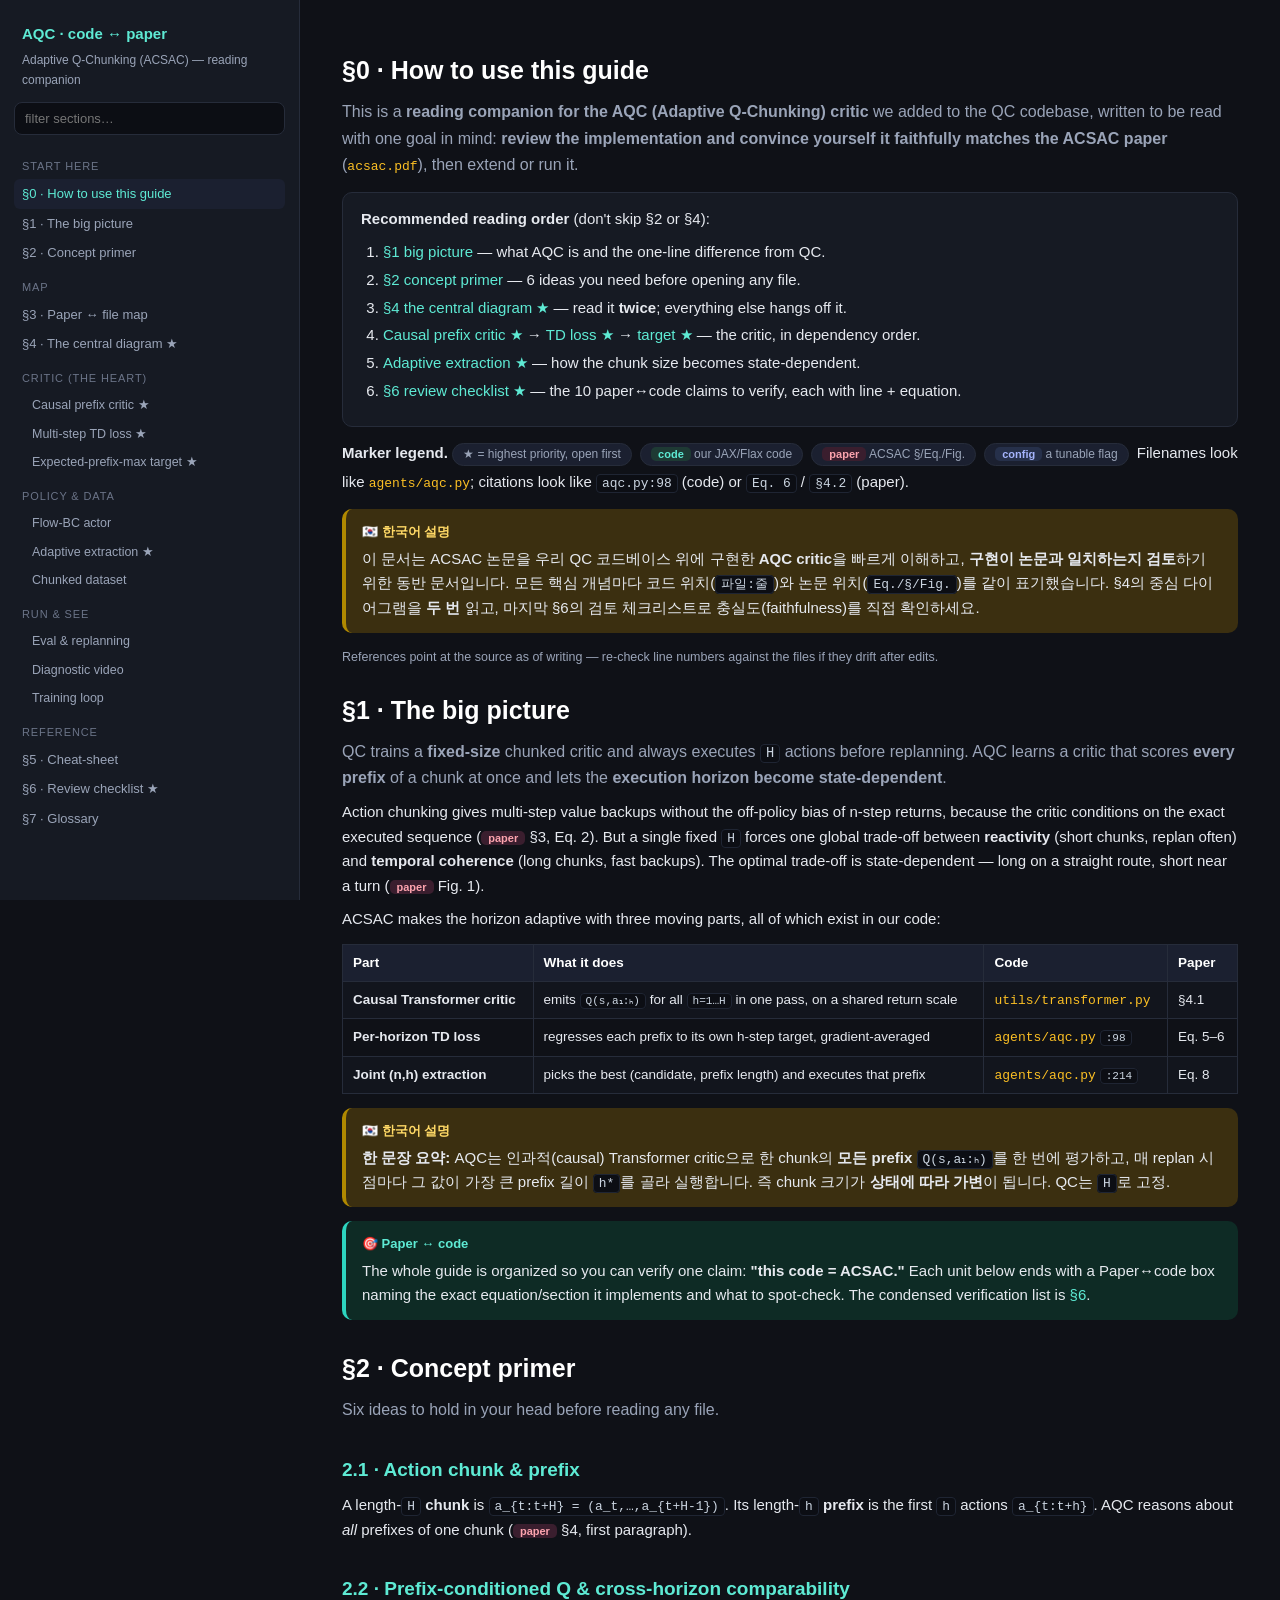
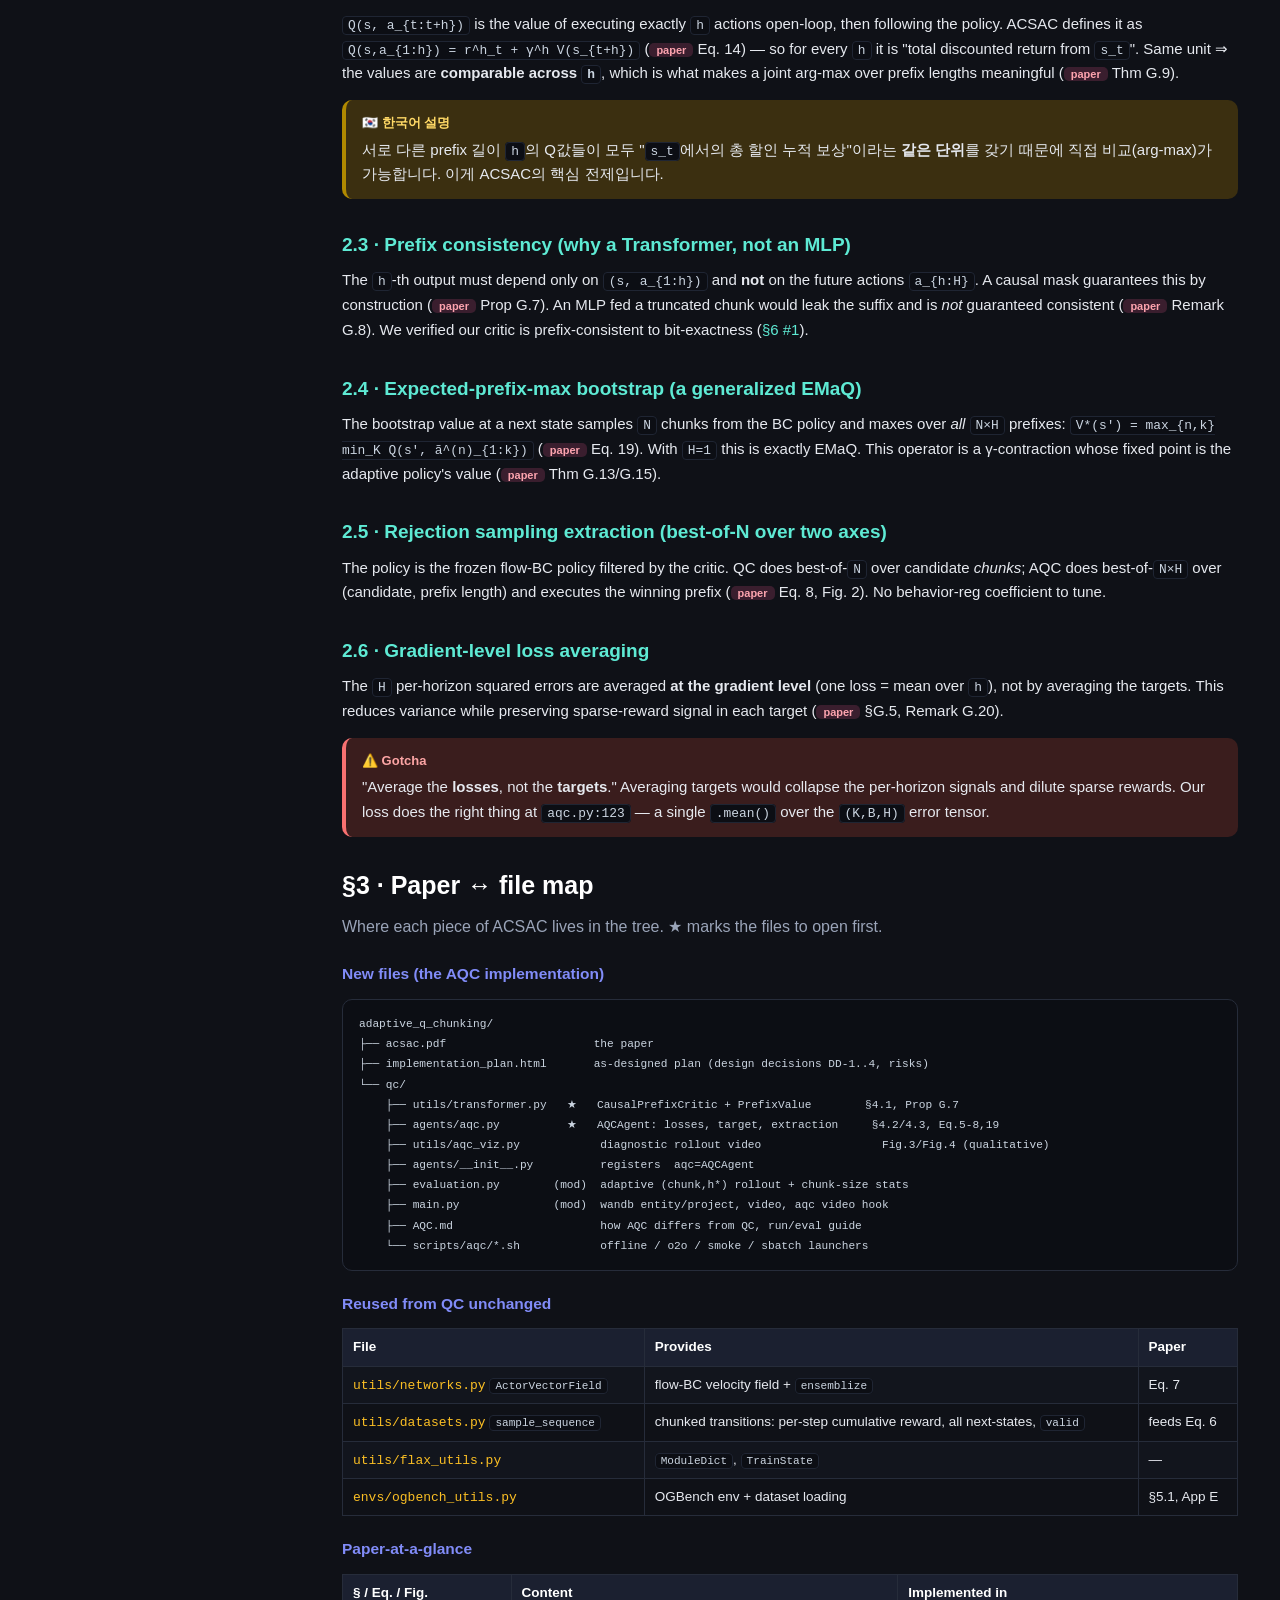
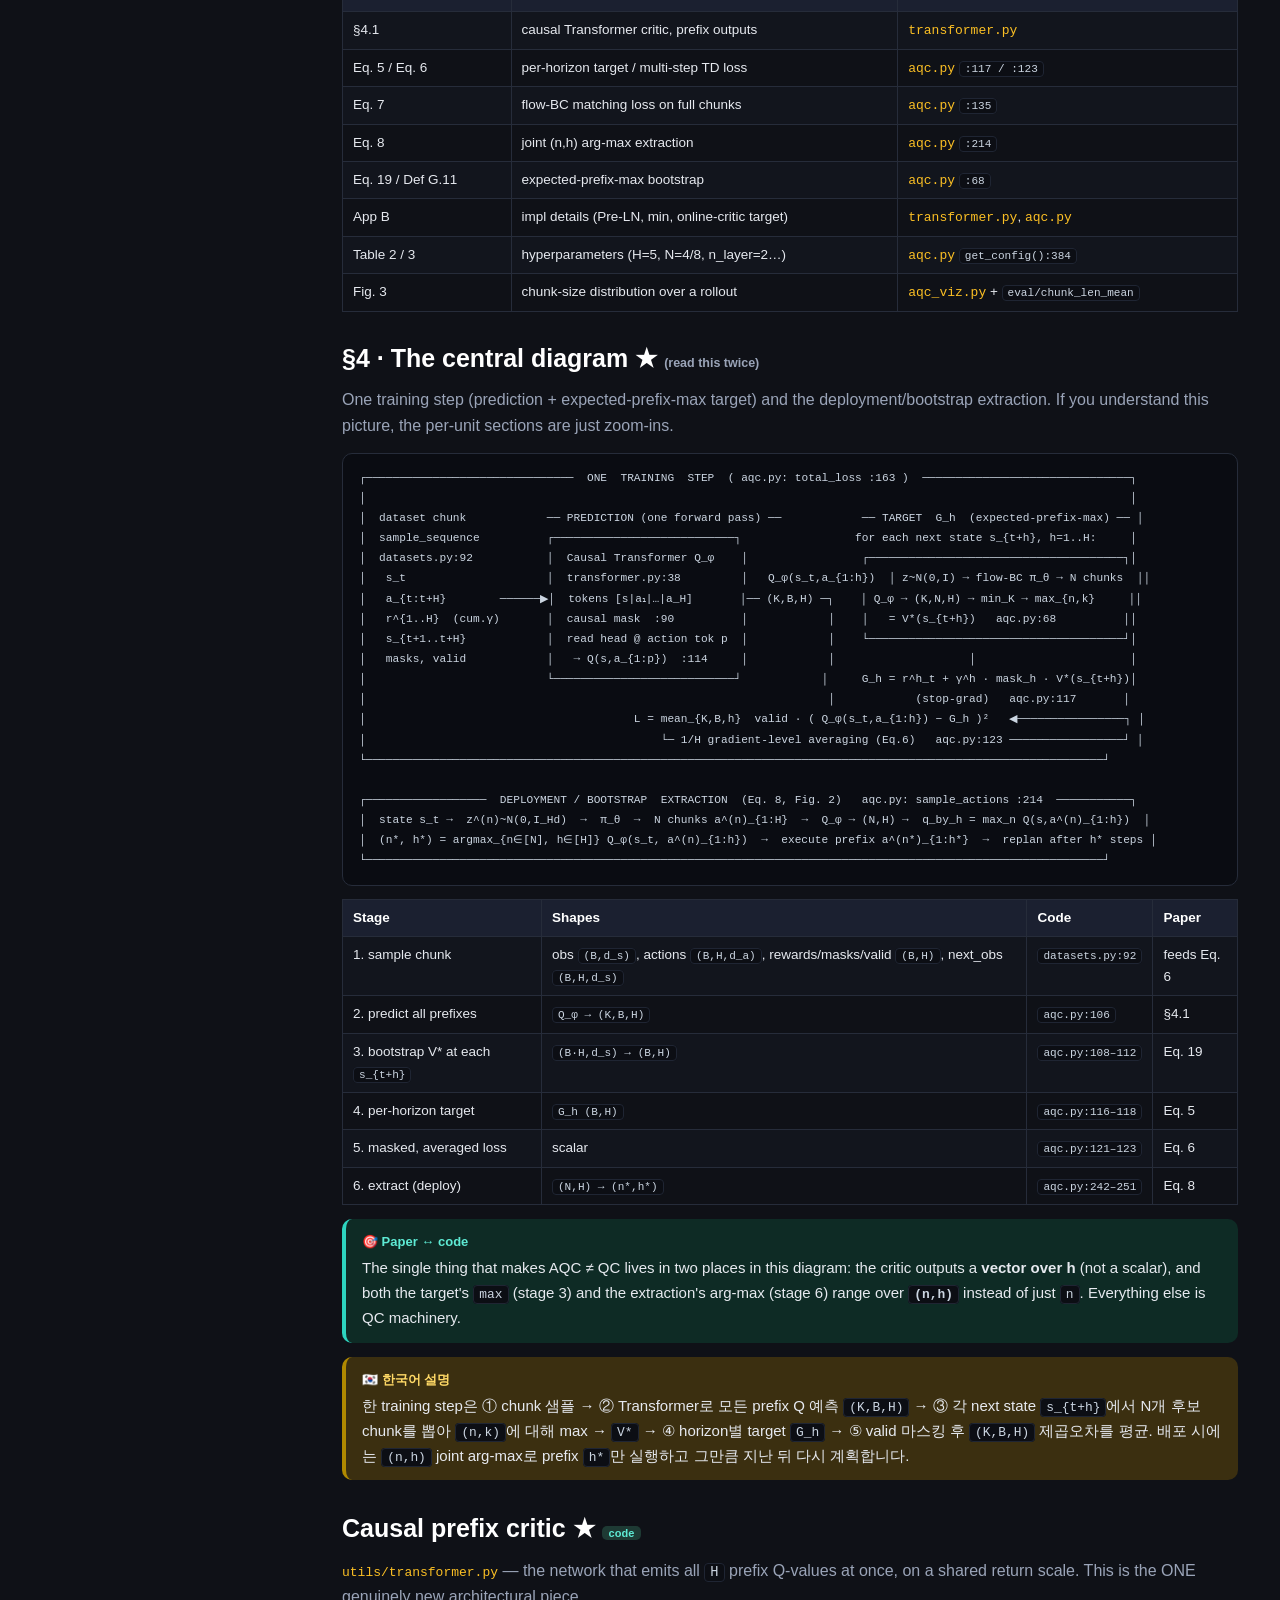
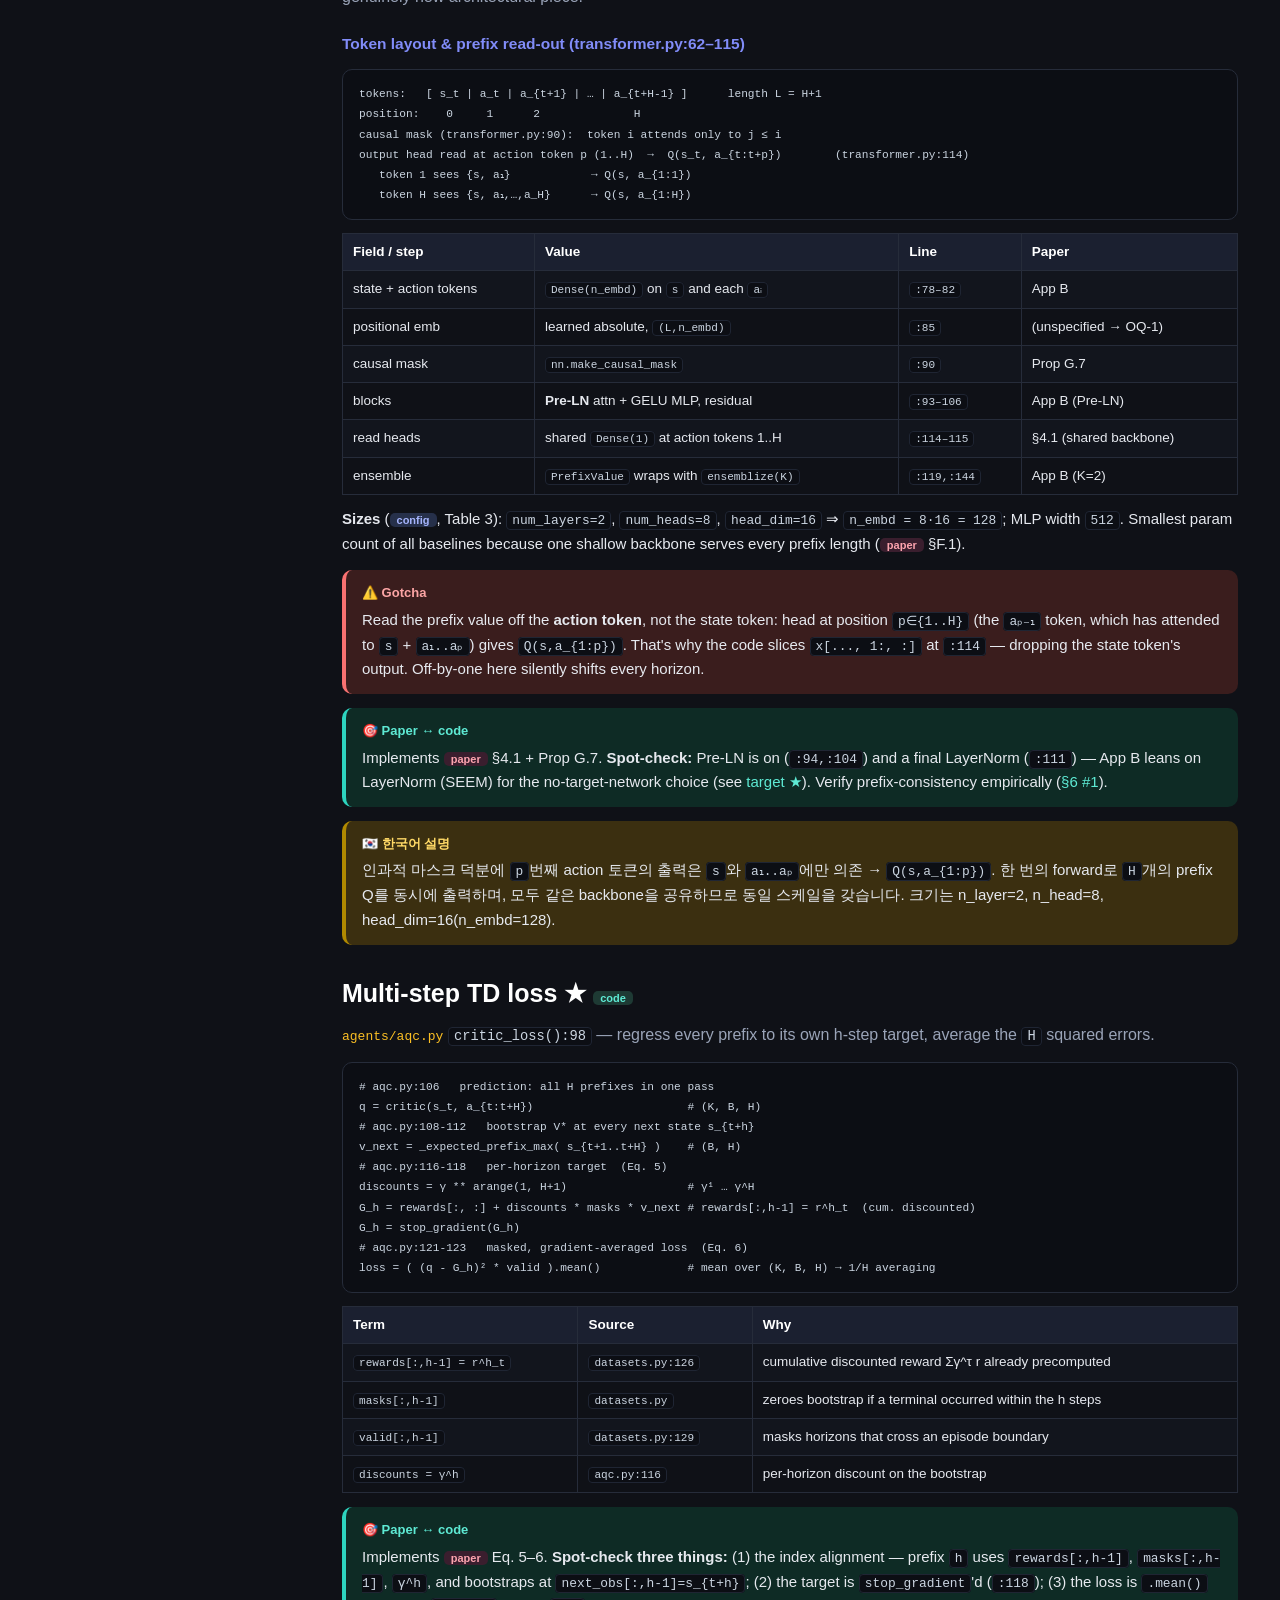
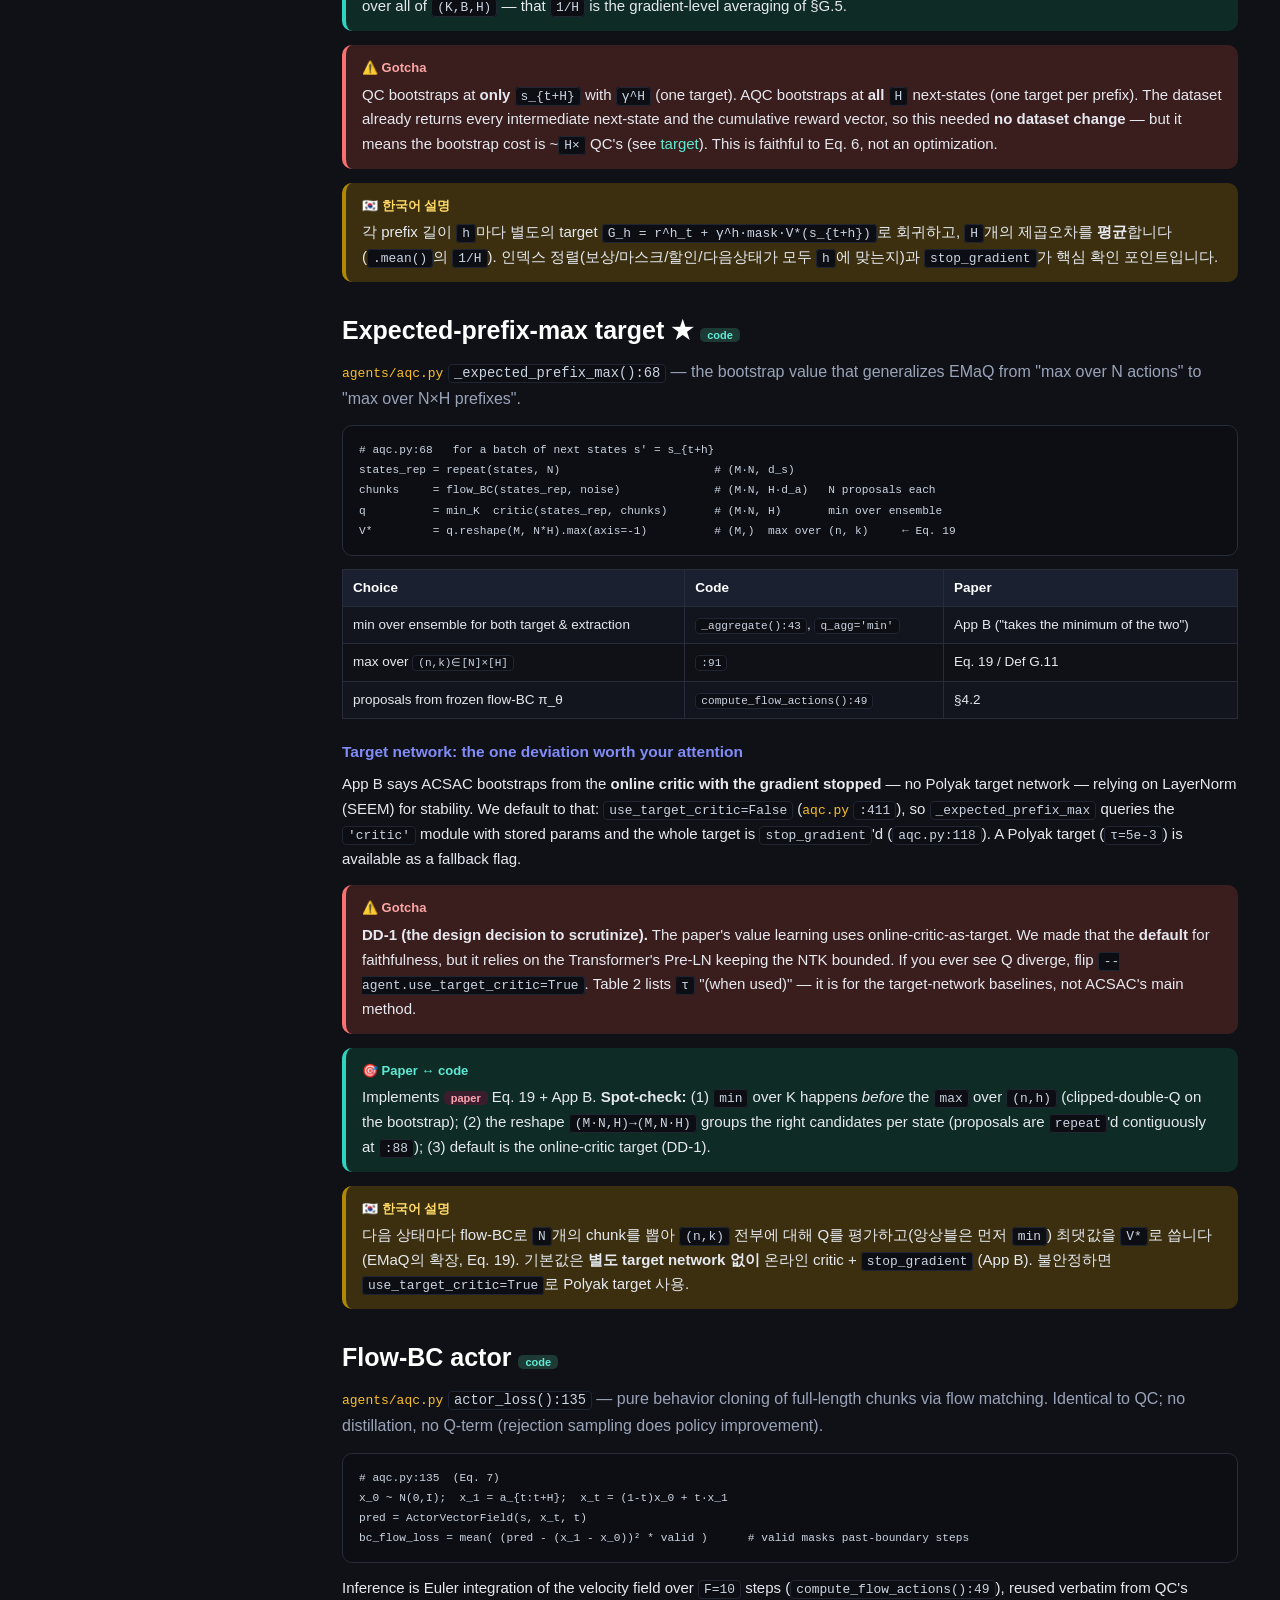
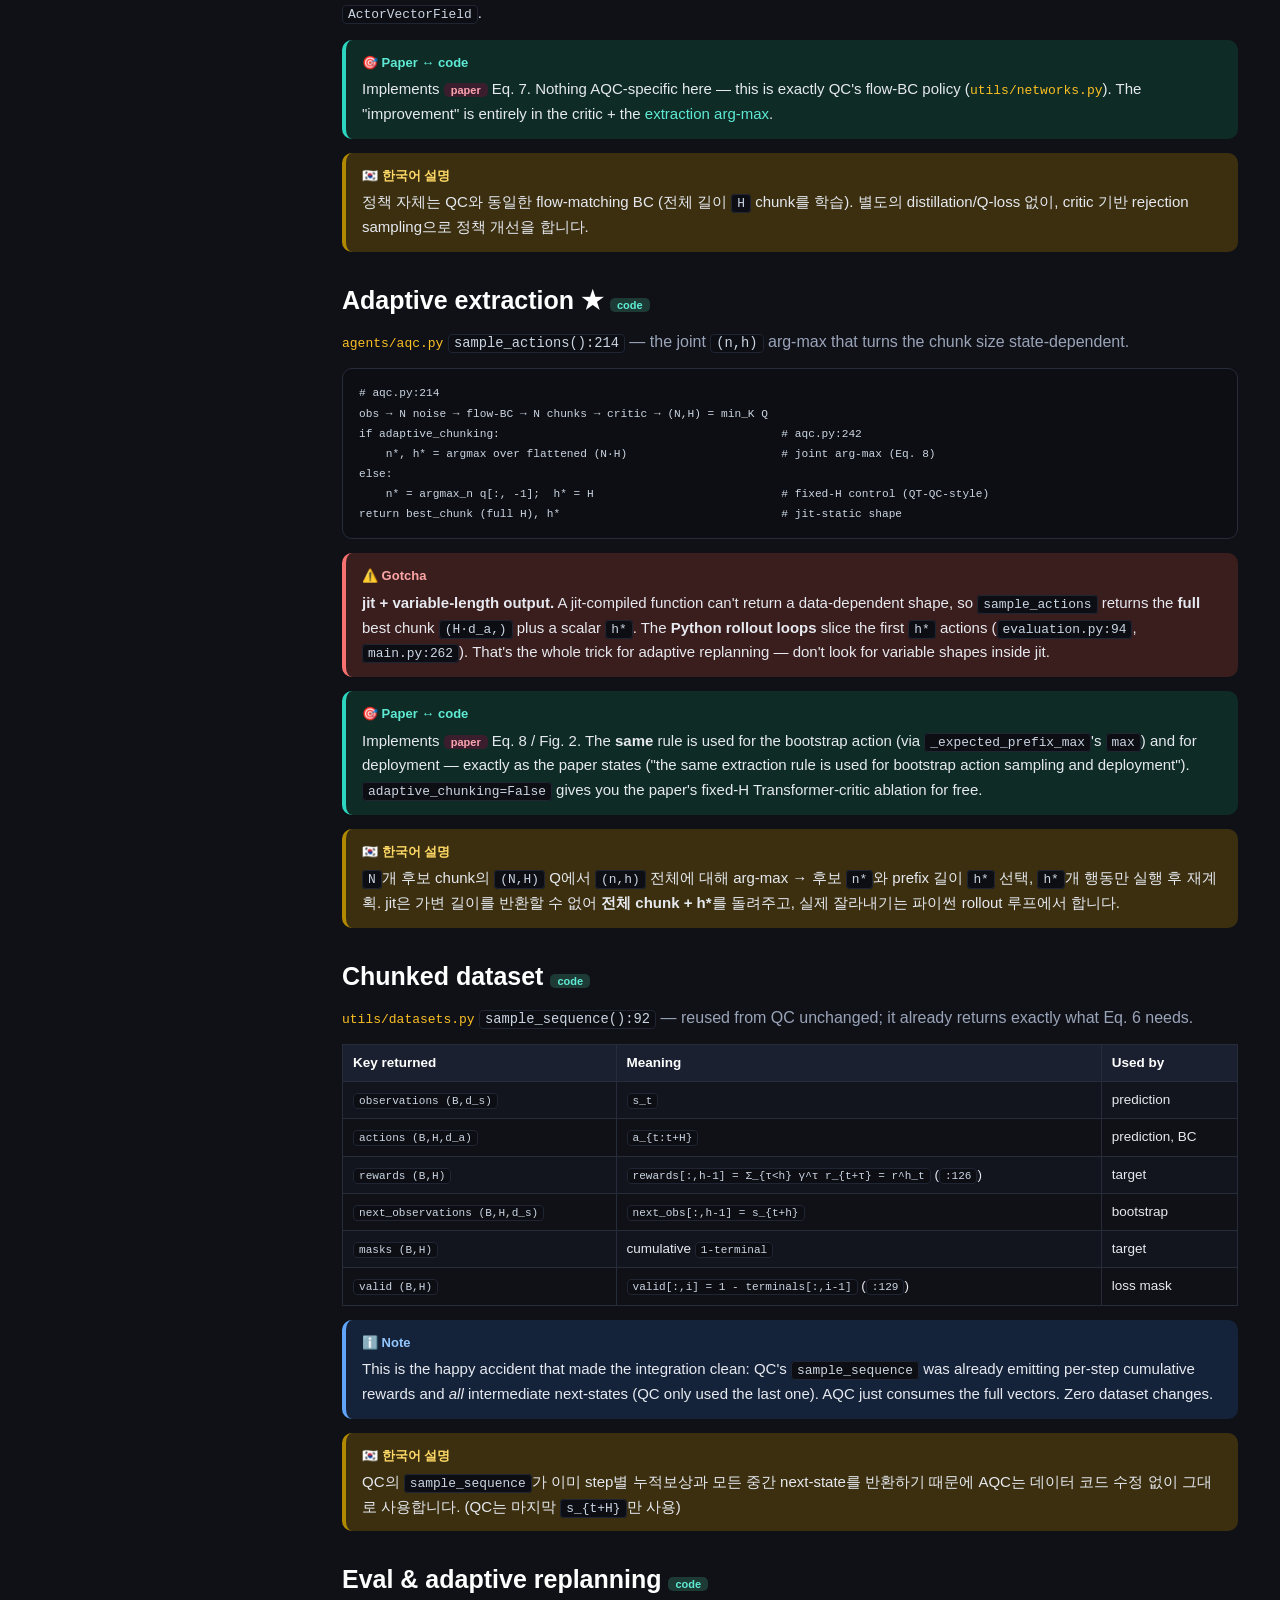
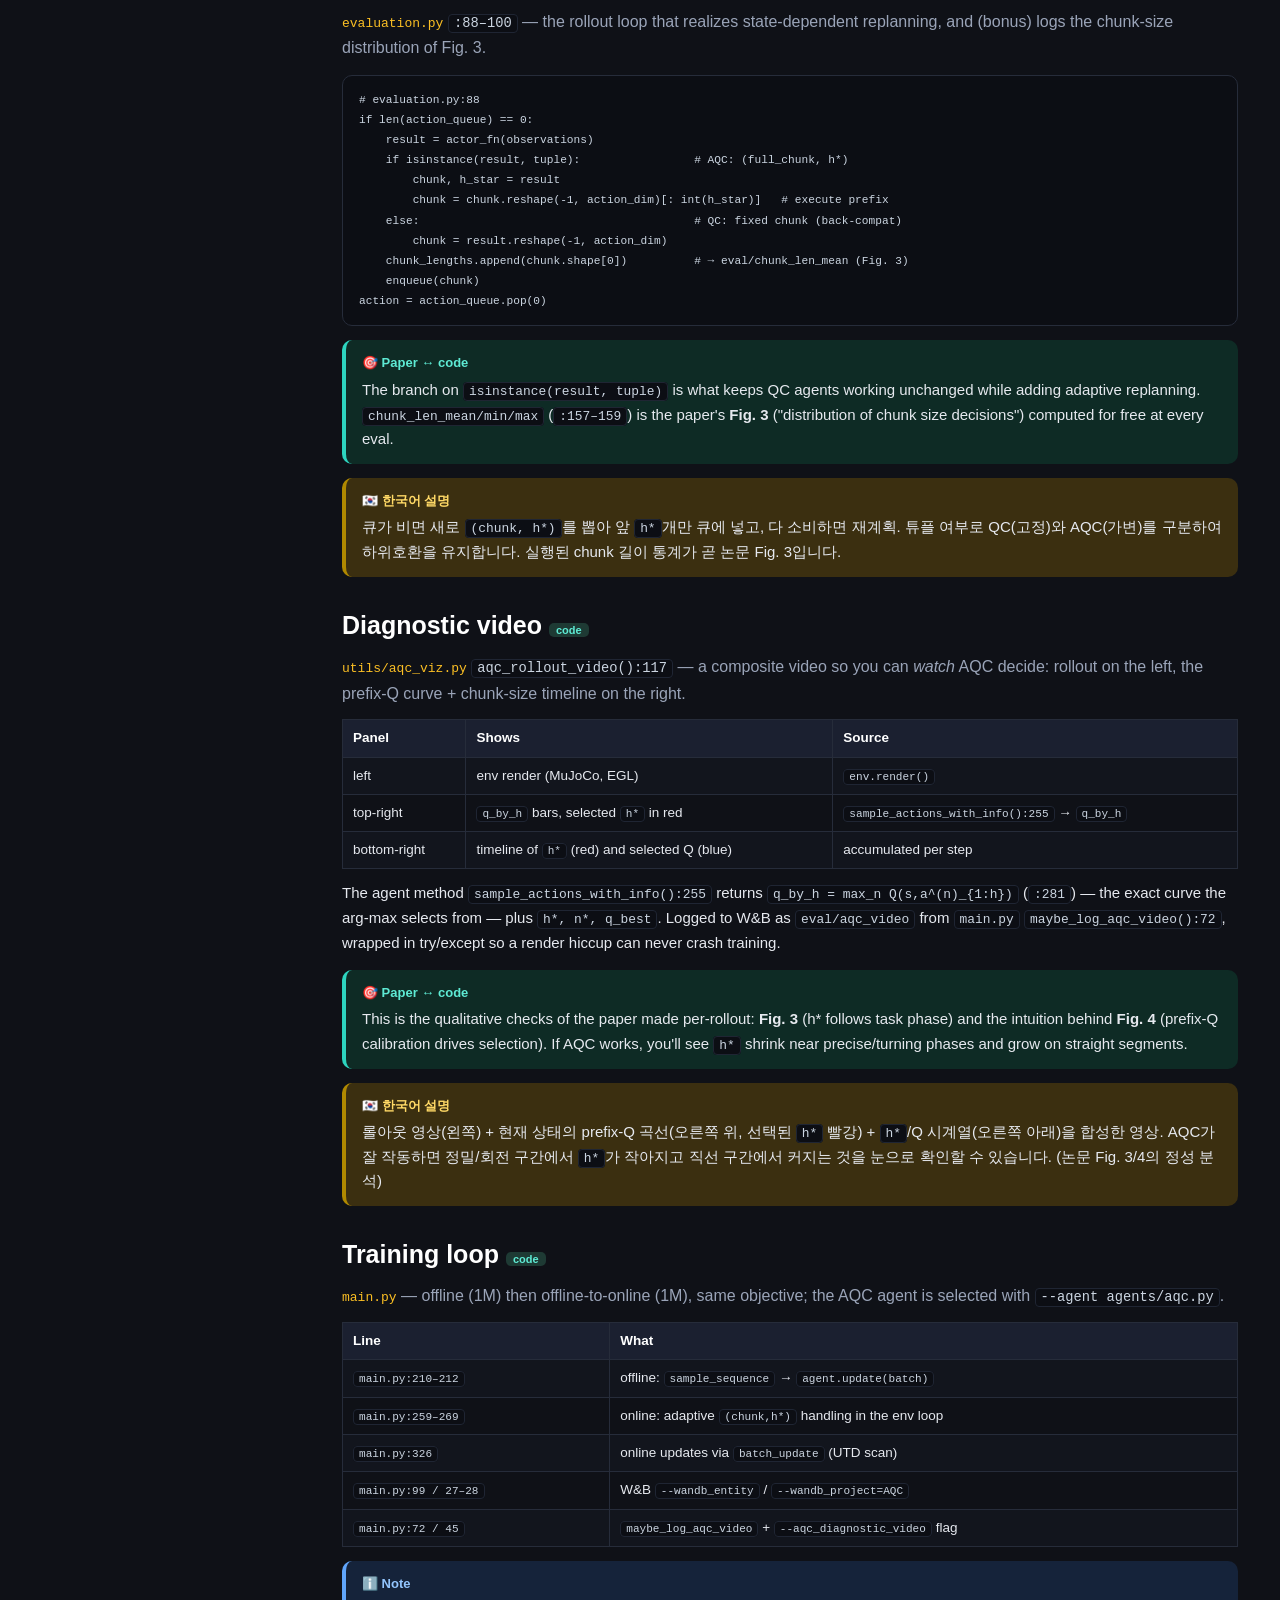
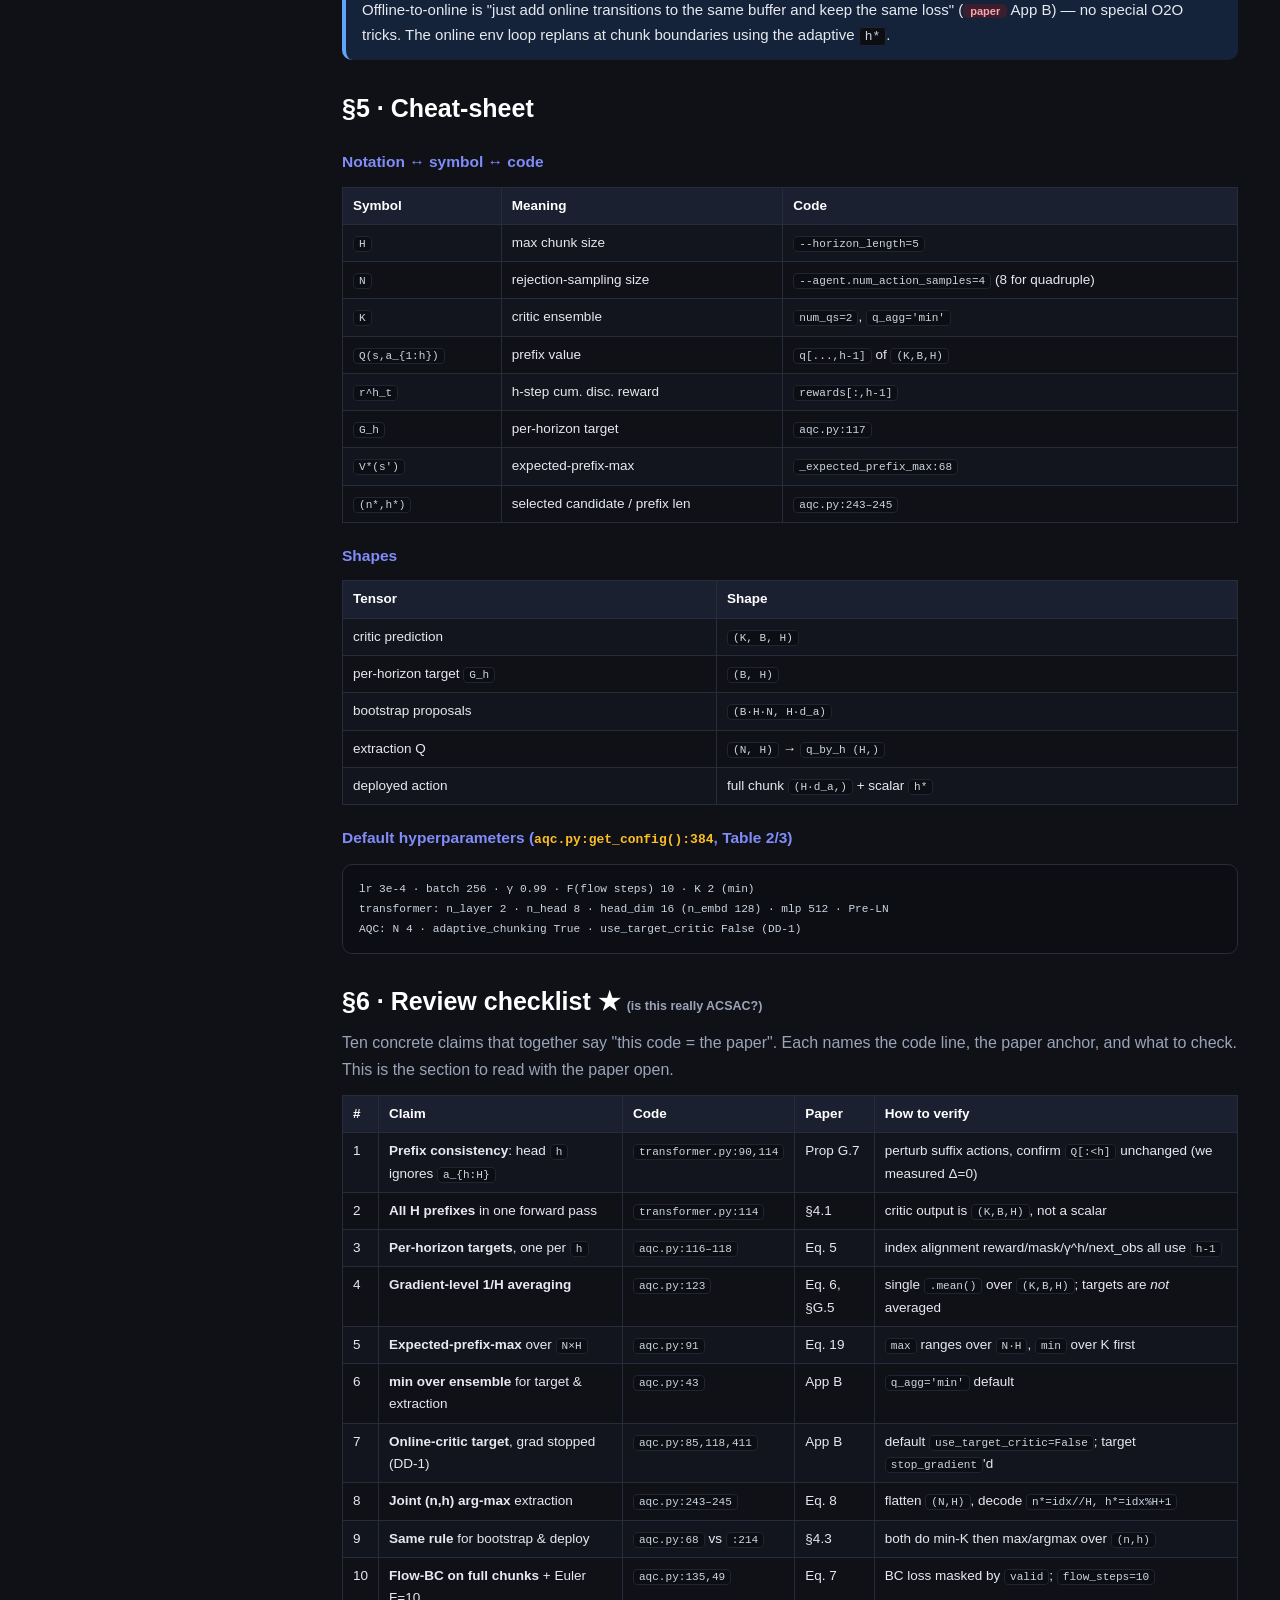
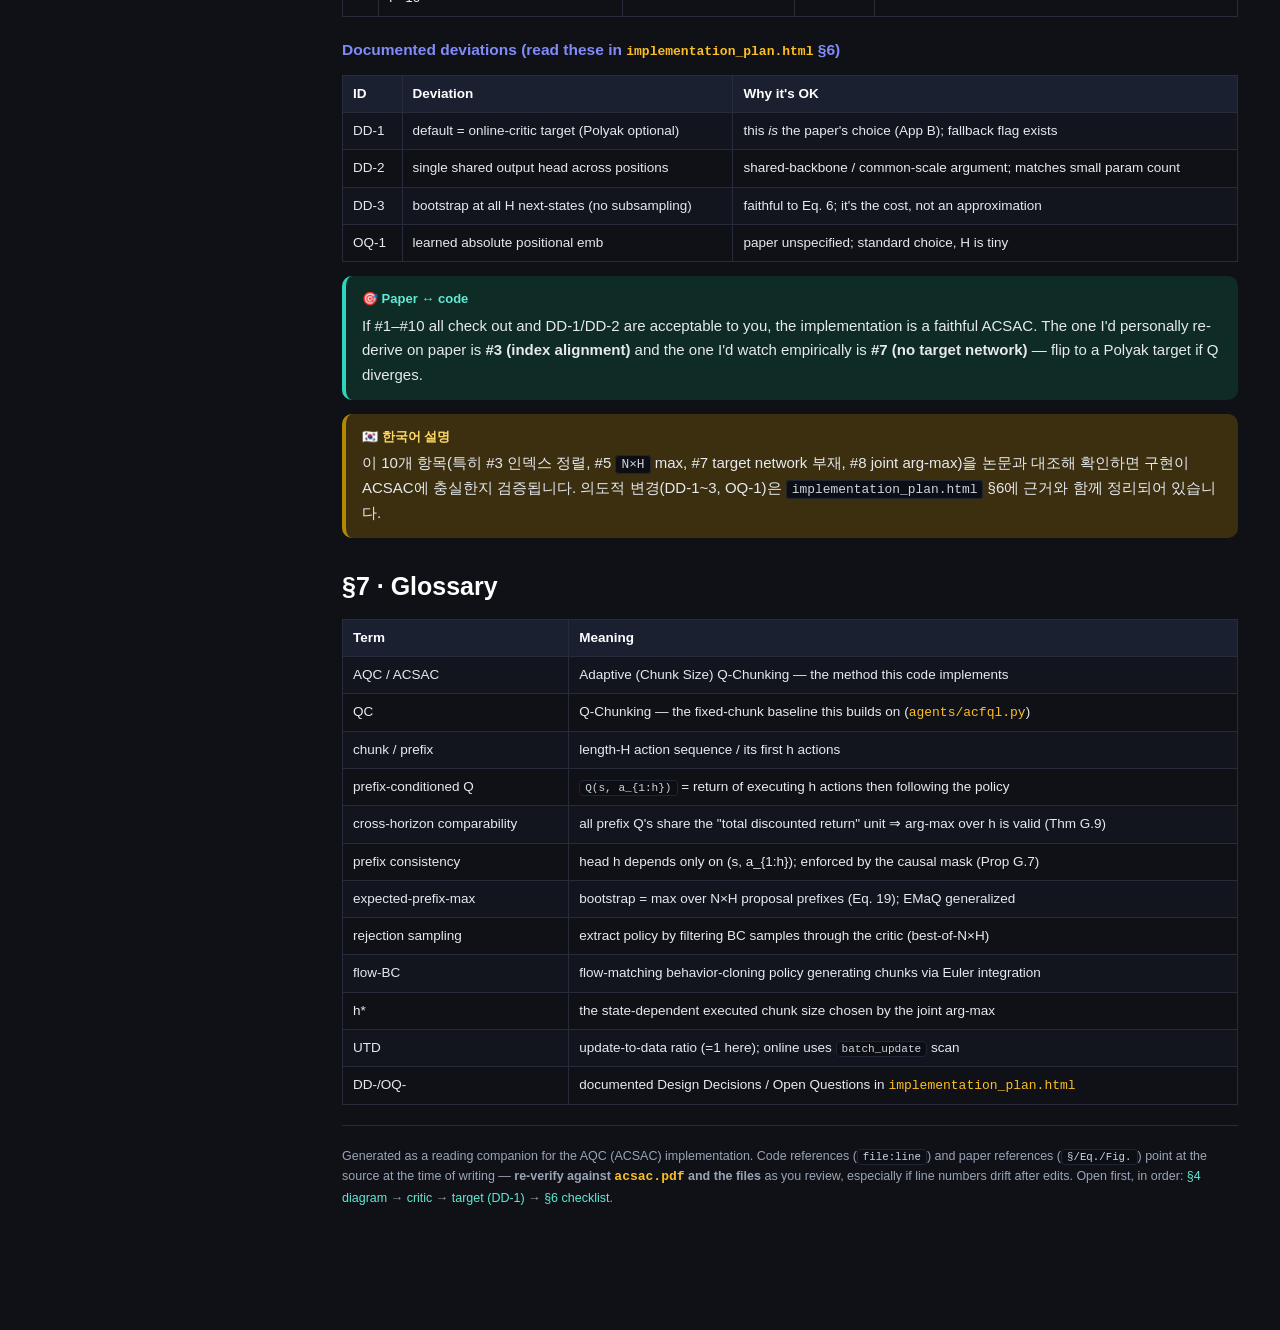
==== adaptive_q_chunking/aqc_reading_guide.html @ ee91c6ee "Add Adaptive Q-Chunking (ACSAC) critic + distributional variant + OGBench sweep infra - Causal Trans" ====
<!DOCTYPE html>
<html lang="en">
<head>
<meta charset="UTF-8">
<meta name="viewport" content="width=device-width, initial-scale=1.0">
<title>AQC (ACSAC) · Implementation Reading Guide</title>
<style>
  :root{
    --bg:#0f1117; --panel:#161a23; --panel2:#1b2030; --ink:#e6e9ef; --muted:#9aa4b8;
    --accent:#5eead4; --accent2:#818cf8; --line:#262c3a; --code:#0c0e14;
    --kr:#3b2f10; --kr-bd:#b08900; --tap:#0e2b25; --tap-bd:#2dd4bf;
    --warn:#3a1d1d; --warn-bd:#f87171; --note:#15233a; --note-bd:#60a5fa;
  }
  *{box-sizing:border-box}
  html{scroll-behavior:smooth}
  body{margin:0;background:var(--bg);color:var(--ink);
    font:15px/1.65 -apple-system,BlinkMacSystemFont,"Segoe UI",Roboto,"Noto Sans KR",Helvetica,Arial,sans-serif;}
  a{color:var(--accent);text-decoration:none}
  a:hover{text-decoration:underline}
  code{font-family:"JetBrains Mono",ui-monospace,SFMono-Regular,Menlo,Consolas,monospace;
    background:var(--code);color:#cbd5e1;padding:1px 5px;border-radius:4px;font-size:.86em;border:1px solid #1f2533}
  pre{background:var(--code);border:1px solid var(--line);border-radius:10px;padding:14px 16px;overflow:auto;
    font-family:"JetBrains Mono",ui-monospace,SFMono-Regular,Menlo,Consolas,monospace;font-size:13px;line-height:1.55}
  pre code{background:none;border:none;padding:0}
  .layout{display:flex;max-width:1400px;margin:0 auto}
  nav.side{position:sticky;top:0;align-self:flex-start;height:100vh;width:300px;min-width:300px;
    overflow-y:auto;padding:18px 14px 60px;border-right:1px solid var(--line);background:var(--panel)}
  nav.side h1{font-size:15px;margin:4px 8px 4px;color:var(--accent)}
  nav.side .sub{font-size:12px;color:var(--muted);margin:0 8px 12px}
  nav.side input{width:100%;padding:8px 10px;margin:0 0 12px;border-radius:8px;border:1px solid var(--line);
    background:var(--code);color:var(--ink);font-size:13px}
  nav.side a{display:block;color:var(--muted);padding:4px 8px;border-radius:6px;font-size:13px}
  nav.side a:hover{background:var(--panel2);color:var(--ink);text-decoration:none}
  nav.side a.h2{padding-left:18px;font-size:12.5px}
  nav.side a.active{color:var(--accent);background:var(--panel2)}
  nav.side .grp{margin:10px 8px 4px;font-size:11px;letter-spacing:.08em;text-transform:uppercase;color:#6b7488}
  main{flex:1;min-width:0;padding:30px 42px 120px;max-width:1040px}
  h2.sec{font-size:25px;margin:46px 0 6px;padding-top:14px;border-top:1px solid var(--line);color:#fff}
  h2.sec:first-of-type{border-top:none;margin-top:6px}
  h3{font-size:19px;margin:30px 0 6px;color:var(--accent)}
  h4{font-size:15.5px;margin:20px 0 4px;color:var(--accent2)}
  .file{font-family:"JetBrains Mono",monospace;font-size:13px;color:#fbbf24}
  p{margin:8px 0}
  ul,ol{margin:8px 0 8px 0;padding-left:22px}
  li{margin:3px 0}
  table{border-collapse:collapse;width:100%;margin:12px 0;font-size:13.5px}
  th,td{border:1px solid var(--line);padding:7px 10px;text-align:left;vertical-align:top}
  th{background:var(--panel2);color:#fff}
  td code{font-size:.82em}
  tr:nth-child(even) td{background:#12151d}
  .box{border-radius:10px;padding:12px 16px;margin:14px 0;border-left:4px solid}
  .kr{background:var(--kr);border-color:var(--kr-bd)}
  .kr::before{content:"🇰🇷  한국어 설명";display:block;font-weight:700;color:#ffd966;margin-bottom:4px;font-size:13px}
  .tap{background:var(--tap);border-color:var(--tap-bd)}
  .tap::before{content:"🎯  Paper ↔ code";display:block;font-weight:700;color:var(--accent);margin-bottom:4px;font-size:13px}
  .warn{background:var(--warn);border-color:var(--warn-bd)}
  .warn::before{content:"⚠️  Gotcha";display:block;font-weight:700;color:#fca5a5;margin-bottom:4px;font-size:13px}
  .note{background:var(--note);border-color:var(--note-bd)}
  .note::before{content:"ℹ️  Note";display:block;font-weight:700;color:#93c5fd;margin-bottom:4px;font-size:13px}
  .box p{margin:5px 0}
  .pill{display:inline-block;background:var(--panel2);border:1px solid var(--line);border-radius:20px;
    padding:1px 10px;font-size:12px;color:var(--muted);margin:0 4px 4px 0}
  .lead{font-size:16px;color:var(--muted)}
  .toc-card{background:var(--panel);border:1px solid var(--line);border-radius:10px;padding:14px 18px;margin:14px 0}
  hr{border:none;border-top:1px solid var(--line);margin:20px 0}
  .small{font-size:12.5px;color:var(--muted)}
  .kbd{font-family:monospace;background:#0c0e14;border:1px solid #2b3346;border-bottom-width:2px;border-radius:5px;padding:1px 6px;font-size:12px}
  .flow pre{background:#0a0c12}
  .tag{font-size:11px;padding:1px 7px;border-radius:5px;font-weight:600}
  .tag.jax{background:#1e3a34;color:#5eead4}
  .tag.pt{background:#3a1e2e;color:#fda4af}
  .tag.cfg{background:#26304a;color:#a5b4fc}
  .anchor{scroll-margin-top:20px}
  details{background:var(--panel);border:1px solid var(--line);border-radius:8px;padding:8px 14px;margin:10px 0}
  summary{cursor:pointer;color:var(--accent2);font-weight:600}
  .twocol{display:grid;grid-template-columns:1fr 1fr;gap:14px}
  @media(max-width:1000px){.twocol{grid-template-columns:1fr}}
</style>
</head>
<body>
<div class="layout">
<nav class="side">
  <h1>AQC · code ↔ paper</h1>
  <div class="sub">Adaptive Q-Chunking (ACSAC) — reading companion</div>
  <input id="filter" placeholder="filter sections…" oninput="filterNav()">

  <div class="grp">Start here</div>
  <a href="#howto">§0 · How to use this guide</a>
  <a href="#bigpicture">§1 · The big picture</a>
  <a href="#concepts">§2 · Concept primer</a>

  <div class="grp">Map</div>
  <a href="#map">§3 · Paper ↔ file map</a>
  <a href="#diagram">§4 · The central diagram ★</a>

  <div class="grp">Critic (the heart)</div>
  <a href="#transformer" class="h2">Causal prefix critic ★</a>
  <a href="#criticloss" class="h2">Multi-step TD loss ★</a>
  <a href="#target" class="h2">Expected-prefix-max target ★</a>

  <div class="grp">Policy &amp; data</div>
  <a href="#actor" class="h2">Flow-BC actor</a>
  <a href="#extract" class="h2">Adaptive extraction ★</a>
  <a href="#dataset" class="h2">Chunked dataset</a>

  <div class="grp">Run &amp; see</div>
  <a href="#eval" class="h2">Eval &amp; replanning</a>
  <a href="#viz" class="h2">Diagnostic video</a>
  <a href="#mainloop" class="h2">Training loop</a>

  <div class="grp">Reference</div>
  <a href="#cheatsheet">§5 · Cheat-sheet</a>
  <a href="#review">§6 · Review checklist ★</a>
  <a href="#glossary">§7 · Glossary</a>
</nav>
<main>

<!-- ============================================================ §0 -->
<section id="howto" class="anchor">
<h2 class="sec">§0 · How to use this guide</h2>
<p class="lead">This is a <b>reading companion for the AQC (Adaptive Q-Chunking) critic</b> we added to the
QC codebase, written to be read with one goal in mind: <b>review the implementation and convince yourself
it faithfully matches the ACSAC paper</b> (<span class="file">acsac.pdf</span>), then extend or run it.</p>

<div class="toc-card">
<b>Recommended reading order</b> (don't skip §2 or §4):
<ol>
<li><a href="#bigpicture">§1 big picture</a> — what AQC is and the one-line difference from QC.</li>
<li><a href="#concepts">§2 concept primer</a> — 6 ideas you need before opening any file.</li>
<li><a href="#diagram">§4 the central diagram ★</a> — read it <b>twice</b>; everything else hangs off it.</li>
<li><a href="#transformer">Causal prefix critic ★</a> → <a href="#criticloss">TD loss ★</a> → <a href="#target">target ★</a> — the critic, in dependency order.</li>
<li><a href="#extract">Adaptive extraction ★</a> — how the chunk size becomes state-dependent.</li>
<li><a href="#review">§6 review checklist ★</a> — the 10 paper↔code claims to verify, each with line + equation.</li>
</ol>
</div>

<p><b>Marker legend.</b>
<span class="pill">★ = highest priority, open first</span>
<span class="pill"><span class="tag jax">code</span> our JAX/Flax code</span>
<span class="pill"><span class="tag pt">paper</span> ACSAC §/Eq./Fig.</span>
<span class="pill"><span class="tag cfg">config</span> a tunable flag</span>
Filenames look like <span class="file">agents/aqc.py</span>; citations look like <code>aqc.py:98</code> (code) or <code>Eq. 6</code> / <code>§4.2</code> (paper).</p>

<div class="box kr">
이 문서는 ACSAC 논문을 우리 QC 코드베이스 위에 구현한 <b>AQC critic</b>을 빠르게 이해하고,
<b>구현이 논문과 일치하는지 검토</b>하기 위한 동반 문서입니다. 모든 핵심 개념마다 코드 위치(<code>파일:줄</code>)와
논문 위치(<code>Eq./§/Fig.</code>)를 같이 표기했습니다. §4의 중심 다이어그램을 <b>두 번</b> 읽고,
마지막 §6의 검토 체크리스트로 충실도(faithfulness)를 직접 확인하세요.
</div>
<p class="small">References point at the source as of writing — re-check line numbers against the files if they drift after edits.</p>
</section>

<!-- ============================================================ §1 -->
<section id="bigpicture" class="anchor">
<h2 class="sec">§1 · The big picture</h2>
<p class="lead">QC trains a <b>fixed-size</b> chunked critic and always executes <code>H</code> actions before
replanning. AQC learns a critic that scores <b>every prefix</b> of a chunk at once and lets the
<b>execution horizon become state-dependent</b>.</p>

<p>Action chunking gives multi-step value backups without the off-policy bias of n-step returns, because the
critic conditions on the exact executed sequence (<span class="tag pt">paper</span> §3, Eq. 2). But a single
fixed <code>H</code> forces one global trade-off between <b>reactivity</b> (short chunks, replan often) and
<b>temporal coherence</b> (long chunks, fast backups). The optimal trade-off is state-dependent — long on a
straight route, short near a turn (<span class="tag pt">paper</span> Fig. 1).</p>

<p>ACSAC makes the horizon adaptive with three moving parts, all of which exist in our code:</p>
<table>
<tr><th>Part</th><th>What it does</th><th>Code</th><th>Paper</th></tr>
<tr><td><b>Causal Transformer critic</b></td><td>emits <code>Q(s,a₁:ₕ)</code> for all <code>h=1…H</code> in one pass, on a shared return scale</td><td><span class="file">utils/transformer.py</span></td><td>§4.1</td></tr>
<tr><td><b>Per-horizon TD loss</b></td><td>regresses each prefix to its own h-step target, gradient-averaged</td><td><span class="file">agents/aqc.py</span> <code>:98</code></td><td>Eq. 5–6</td></tr>
<tr><td><b>Joint (n,h) extraction</b></td><td>picks the best (candidate, prefix length) and executes that prefix</td><td><span class="file">agents/aqc.py</span> <code>:214</code></td><td>Eq. 8</td></tr>
</table>

<div class="box kr">
<b>한 문장 요약:</b> AQC는 인과적(causal) Transformer critic으로 한 chunk의 <b>모든 prefix</b>
<code>Q(s,a₁:ₕ)</code>를 한 번에 평가하고, 매 replan 시점마다 그 값이 가장 큰 prefix 길이 <code>h*</code>를
골라 실행합니다. 즉 chunk 크기가 <b>상태에 따라 가변</b>이 됩니다. QC는 <code>H</code>로 고정.
</div>
<div class="box tap">
The whole guide is organized so you can verify one claim: <b>"this code = ACSAC."</b> Each unit below ends
with a Paper↔code box naming the exact equation/section it implements and what to spot-check. The condensed
verification list is <a href="#review">§6</a>.
</div>
</section>

<!-- ============================================================ §2 -->
<section id="concepts" class="anchor">
<h2 class="sec">§2 · Concept primer</h2>
<p class="lead">Six ideas to hold in your head before reading any file.</p>

<h3>2.1 · Action chunk &amp; prefix</h3>
<p>A length-<code>H</code> <b>chunk</b> is <code>a_{t:t+H} = (a_t,…,a_{t+H-1})</code>. Its length-<code>h</code>
<b>prefix</b> is the first <code>h</code> actions <code>a_{t:t+h}</code>. AQC reasons about <i>all</i> prefixes
of one chunk (<span class="tag pt">paper</span> §4, first paragraph).</p>

<h3>2.2 · Prefix-conditioned Q &amp; cross-horizon comparability</h3>
<p><code>Q(s, a_{t:t+h})</code> is the value of executing exactly <code>h</code> actions open-loop, then following
the policy. ACSAC defines it as <code>Q(s,a_{1:h}) = r^h_t + γ^h V(s_{t+h})</code> (<span class="tag pt">paper</span>
Eq. 14) — so for every <code>h</code> it is "total discounted return from <code>s_t</code>". Same unit ⇒ the values
are <b>comparable across <code>h</code></b>, which is what makes a joint arg-max over prefix lengths meaningful
(<span class="tag pt">paper</span> Thm G.9).</p>
<div class="box kr">
서로 다른 prefix 길이 <code>h</code>의 Q값들이 모두 "<code>s_t</code>에서의 총 할인 누적 보상"이라는
<b>같은 단위</b>를 갖기 때문에 직접 비교(arg-max)가 가능합니다. 이게 ACSAC의 핵심 전제입니다.
</div>

<h3>2.3 · Prefix consistency (why a Transformer, not an MLP)</h3>
<p>The <code>h</code>-th output must depend only on <code>(s, a_{1:h})</code> and <b>not</b> on the future actions
<code>a_{h:H}</code>. A causal mask guarantees this by construction (<span class="tag pt">paper</span> Prop G.7).
An MLP fed a truncated chunk would leak the suffix and is <i>not</i> guaranteed consistent (<span class="tag pt">paper</span>
Remark G.8). We verified our critic is prefix-consistent to bit-exactness (<a href="#review">§6 #1</a>).</p>

<h3>2.4 · Expected-prefix-max bootstrap (a generalized EMaQ)</h3>
<p>The bootstrap value at a next state samples <code>N</code> chunks from the BC policy and maxes over <i>all</i>
<code>N×H</code> prefixes: <code>V*(s') = max_{n,k} min_K Q(s', ã^(n)_{1:k})</code> (<span class="tag pt">paper</span>
Eq. 19). With <code>H=1</code> this is exactly EMaQ. This operator is a γ-contraction whose fixed point is the
adaptive policy's value (<span class="tag pt">paper</span> Thm G.13/G.15).</p>

<h3>2.5 · Rejection sampling extraction (best-of-N over two axes)</h3>
<p>The policy is the frozen flow-BC policy filtered by the critic. QC does best-of-<code>N</code> over candidate
<i>chunks</i>; AQC does best-of-<code>N×H</code> over (candidate, prefix length) and executes the winning prefix
(<span class="tag pt">paper</span> Eq. 8, Fig. 2). No behavior-reg coefficient to tune.</p>

<h3>2.6 · Gradient-level loss averaging</h3>
<p>The <code>H</code> per-horizon squared errors are averaged <b>at the gradient level</b> (one loss = mean over
<code>h</code>), not by averaging the targets. This reduces variance while preserving sparse-reward signal in each
target (<span class="tag pt">paper</span> §G.5, Remark G.20).</p>
<div class="box warn">
"Average the <b>losses</b>, not the <b>targets</b>." Averaging targets would collapse the per-horizon signals
and dilute sparse rewards. Our loss does the right thing at <code>aqc.py:123</code> — a single
<code>.mean()</code> over the <code>(K,B,H)</code> error tensor.
</div>
</section>

<!-- ============================================================ §3 -->
<section id="map" class="anchor">
<h2 class="sec">§3 · Paper ↔ file map</h2>
<p class="lead">Where each piece of ACSAC lives in the tree. ★ marks the files to open first.</p>

<h4>New files (the AQC implementation)</h4>
<pre><code>adaptive_q_chunking/
├── acsac.pdf                      the paper
├── implementation_plan.html       as-designed plan (design decisions DD-1..4, risks)
└── qc/
    ├── utils/transformer.py   ★   CausalPrefixCritic + PrefixValue        §4.1, Prop G.7
    ├── agents/aqc.py          ★   AQCAgent: losses, target, extraction     §4.2/4.3, Eq.5-8,19
    ├── utils/aqc_viz.py            diagnostic rollout video                  Fig.3/Fig.4 (qualitative)
    ├── agents/__init__.py          registers  aqc=AQCAgent
    ├── evaluation.py        (mod)  adaptive (chunk,h*) rollout + chunk-size stats
    ├── main.py              (mod)  wandb entity/project, video, aqc video hook
    ├── AQC.md                      how AQC differs from QC, run/eval guide
    └── scripts/aqc/*.sh            offline / o2o / smoke / sbatch launchers</code></pre>

<h4>Reused from QC unchanged</h4>
<table>
<tr><th>File</th><th>Provides</th><th>Paper</th></tr>
<tr><td><span class="file">utils/networks.py</span> <code>ActorVectorField</code></td><td>flow-BC velocity field + <code>ensemblize</code></td><td>Eq. 7</td></tr>
<tr><td><span class="file">utils/datasets.py</span> <code>sample_sequence</code></td><td>chunked transitions: per-step cumulative reward, all next-states, <code>valid</code></td><td>feeds Eq. 6</td></tr>
<tr><td><span class="file">utils/flax_utils.py</span></td><td><code>ModuleDict</code>, <code>TrainState</code></td><td>—</td></tr>
<tr><td><span class="file">envs/ogbench_utils.py</span></td><td>OGBench env + dataset loading</td><td>§5.1, App E</td></tr>
</table>

<h4>Paper-at-a-glance</h4>
<table>
<tr><th>§ / Eq. / Fig.</th><th>Content</th><th>Implemented in</th></tr>
<tr><td>§4.1</td><td>causal Transformer critic, prefix outputs</td><td><span class="file">transformer.py</span></td></tr>
<tr><td>Eq. 5 / Eq. 6</td><td>per-horizon target / multi-step TD loss</td><td><span class="file">aqc.py</span> <code>:117 / :123</code></td></tr>
<tr><td>Eq. 7</td><td>flow-BC matching loss on full chunks</td><td><span class="file">aqc.py</span> <code>:135</code></td></tr>
<tr><td>Eq. 8</td><td>joint (n,h) arg-max extraction</td><td><span class="file">aqc.py</span> <code>:214</code></td></tr>
<tr><td>Eq. 19 / Def G.11</td><td>expected-prefix-max bootstrap</td><td><span class="file">aqc.py</span> <code>:68</code></td></tr>
<tr><td>App B</td><td>impl details (Pre-LN, min, online-critic target)</td><td><span class="file">transformer.py</span>, <span class="file">aqc.py</span></td></tr>
<tr><td>Table 2 / 3</td><td>hyperparameters (H=5, N=4/8, n_layer=2…)</td><td><span class="file">aqc.py</span> <code>get_config():384</code></td></tr>
<tr><td>Fig. 3</td><td>chunk-size distribution over a rollout</td><td><span class="file">aqc_viz.py</span> + <code>eval/chunk_len_mean</code></td></tr>
</table>
</section>

<!-- ============================================================ §4 -->
<section id="diagram" class="anchor">
<h2 class="sec">§4 · The central diagram ★ <span class="small">(read this twice)</span></h2>
<p class="lead">One training step (prediction + expected-prefix-max target) and the deployment/bootstrap extraction.
If you understand this picture, the per-unit sections are just zoom-ins.</p>

<div class="flow">
<pre><code>┌───────────────────────────────  ONE  TRAINING  STEP  ( aqc.py: total_loss :163 )  ───────────────────────────────┐
│                                                                                                                  │
│  dataset chunk            ── PREDICTION (one forward pass) ──            ── TARGET  G_h  (expected-prefix-max) ── │
│  sample_sequence          ┌───────────────────────────┐                 for each next state s_{t+h}, h=1..H:     │
│  datasets.py:92           │  Causal Transformer Q_φ    │                 ┌──────────────────────────────────────┐│
│   s_t                     │  transformer.py:38         │   Q_φ(s_t,a_{1:h})  │ z~N(0,I) → flow-BC π_θ → N chunks  ││
│   a_{t:t+H}        ──────▶│  tokens [s|a₁|…|a_H]       │── (K,B,H) ─┐    │ Q_φ → (K,N,H) → min_K → max_{n,k}     ││
│   r^{1..H}  (cum.γ)       │  causal mask  :90          │            │    │   = V*(s_{t+h})   aqc.py:68          ││
│   s_{t+1..t+H}            │  read head @ action tok p  │            │    └──────────────────────────────────────┘│
│   masks, valid            │   → Q(s,a_{1:p})  :114     │            │                    │                       │
│                           └───────────────────────────┘            │     G_h = r^h_t + γ^h · mask_h · V*(s_{t+h})│
│                                                                     │            (stop-grad)   aqc.py:117       │
│                                        L = mean_{K,B,h}  valid · ( Q_φ(s_t,a_{1:h}) − G_h )²   ◀────────────────┐ │
│                                            └─ 1/H gradient-level averaging (Eq.6)   aqc.py:123 ─────────────────┘ │
└──────────────────────────────────────────────────────────────────────────────────────────────────────────────┘

┌──────────────────  DEPLOYMENT / BOOTSTRAP  EXTRACTION  (Eq. 8, Fig. 2)   aqc.py: sample_actions :214  ───────────┐
│  state s_t →  z^(n)~N(0,I_Hd)  →  π_θ  →  N chunks a^(n)_{1:H}  →  Q_φ → (N,H) →  q_by_h = max_n Q(s,a^(n)_{1:h})  │
│  (n*, h*) = argmax_{n∈[N], h∈[H]} Q_φ(s_t, a^(n)_{1:h})  →  execute prefix a^(n*)_{1:h*}  →  replan after h* steps │
└──────────────────────────────────────────────────────────────────────────────────────────────────────────────┘</code></pre>
</div>

<table>
<tr><th>Stage</th><th>Shapes</th><th>Code</th><th>Paper</th></tr>
<tr><td>1. sample chunk</td><td>obs <code>(B,d_s)</code>, actions <code>(B,H,d_a)</code>, rewards/masks/valid <code>(B,H)</code>, next_obs <code>(B,H,d_s)</code></td><td><code>datasets.py:92</code></td><td>feeds Eq. 6</td></tr>
<tr><td>2. predict all prefixes</td><td><code>Q_φ → (K,B,H)</code></td><td><code>aqc.py:106</code></td><td>§4.1</td></tr>
<tr><td>3. bootstrap V* at each <code>s_{t+h}</code></td><td><code>(B·H,d_s) → (B,H)</code></td><td><code>aqc.py:108–112</code></td><td>Eq. 19</td></tr>
<tr><td>4. per-horizon target</td><td><code>G_h (B,H)</code></td><td><code>aqc.py:116–118</code></td><td>Eq. 5</td></tr>
<tr><td>5. masked, averaged loss</td><td>scalar</td><td><code>aqc.py:121–123</code></td><td>Eq. 6</td></tr>
<tr><td>6. extract (deploy)</td><td><code>(N,H) → (n*,h*)</code></td><td><code>aqc.py:242–251</code></td><td>Eq. 8</td></tr>
</table>

<div class="box tap">
The single thing that makes AQC ≠ QC lives in two places in this diagram: the critic outputs a <b>vector over h</b>
(not a scalar), and both the target's <code>max</code> (stage 3) and the extraction's arg-max (stage 6) range over
<b><code>(n,h)</code></b> instead of just <code>n</code>. Everything else is QC machinery.
</div>
<div class="box kr">
한 training step은 ① chunk 샘플 → ② Transformer로 모든 prefix Q 예측 <code>(K,B,H)</code> →
③ 각 next state <code>s_{t+h}</code>에서 N개 후보 chunk를 뽑아 <code>(n,k)</code>에 대해 max → <code>V*</code> →
④ horizon별 target <code>G_h</code> → ⑤ valid 마스킹 후 <code>(K,B,H)</code> 제곱오차를 평균. 배포 시에는
<code>(n,h)</code> joint arg-max로 prefix <code>h*</code>만 실행하고 그만큼 지난 뒤 다시 계획합니다.
</div>
</section>

<!-- ============================================================ transformer -->
<section id="transformer" class="anchor">
<h2 class="sec">Causal prefix critic ★ <span class="tag jax">code</span></h2>
<p class="lead"><span class="file">utils/transformer.py</span> — the network that emits all <code>H</code>
prefix Q-values at once, on a shared return scale. This is the ONE genuinely new architectural piece.</p>

<h4>Token layout &amp; prefix read-out (transformer.py:62–115)</h4>
<pre><code>tokens:   [ s_t | a_t | a_{t+1} | … | a_{t+H-1} ]      length L = H+1
position:    0     1      2              H
causal mask (transformer.py:90):  token i attends only to j ≤ i
output head read at action token p (1..H)  →  Q(s_t, a_{t:t+p})        (transformer.py:114)
   token 1 sees {s, a₁}            → Q(s, a_{1:1})
   token H sees {s, a₁,…,a_H}      → Q(s, a_{1:H})</code></pre>

<table>
<tr><th>Field / step</th><th>Value</th><th>Line</th><th>Paper</th></tr>
<tr><td>state + action tokens</td><td><code>Dense(n_embd)</code> on <code>s</code> and each <code>aᵢ</code></td><td><code>:78–82</code></td><td>App B</td></tr>
<tr><td>positional emb</td><td>learned absolute, <code>(L,n_embd)</code></td><td><code>:85</code></td><td>(unspecified → OQ-1)</td></tr>
<tr><td>causal mask</td><td><code>nn.make_causal_mask</code></td><td><code>:90</code></td><td>Prop G.7</td></tr>
<tr><td>blocks</td><td><b>Pre-LN</b> attn + GELU MLP, residual</td><td><code>:93–106</code></td><td>App B (Pre-LN)</td></tr>
<tr><td>read heads</td><td>shared <code>Dense(1)</code> at action tokens 1..H</td><td><code>:114–115</code></td><td>§4.1 (shared backbone)</td></tr>
<tr><td>ensemble</td><td><code>PrefixValue</code> wraps with <code>ensemblize(K)</code></td><td><code>:119,:144</code></td><td>App B (K=2)</td></tr>
</table>

<p><b>Sizes</b> (<span class="tag cfg">config</span>, Table 3): <code>num_layers=2</code>, <code>num_heads=8</code>,
<code>head_dim=16</code> ⇒ <code>n_embd = 8·16 = 128</code>; MLP width <code>512</code>. Smallest param count of all
baselines because one shallow backbone serves every prefix length (<span class="tag pt">paper</span> §F.1).</p>

<div class="box warn">
Read the prefix value off the <b>action token</b>, not the state token: head at position <code>p∈{1..H}</code>
(the <code>aₚ₋₁</code> token, which has attended to <code>s</code> + <code>a₁..aₚ</code>) gives
<code>Q(s,a_{1:p})</code>. That's why the code slices <code>x[..., 1:, :]</code> at <code>:114</code> — dropping the
state token's output. Off-by-one here silently shifts every horizon.
</div>
<div class="box tap">
Implements <span class="tag pt">paper</span> §4.1 + Prop G.7. <b>Spot-check:</b> Pre-LN is on
(<code>:94,:104</code>) and a final LayerNorm (<code>:111</code>) — App B leans on LayerNorm (SEEM) for the
no-target-network choice (see <a href="#target">target ★</a>). Verify prefix-consistency empirically
(<a href="#review">§6 #1</a>).
</div>
<div class="box kr">
인과적 마스크 덕분에 <code>p</code>번째 action 토큰의 출력은 <code>s</code>와 <code>a₁..aₚ</code>에만 의존 →
<code>Q(s,a_{1:p})</code>. 한 번의 forward로 <code>H</code>개의 prefix Q를 동시에 출력하며, 모두 같은 backbone을
공유하므로 동일 스케일을 갖습니다. 크기는 n_layer=2, n_head=8, head_dim=16(n_embd=128).
</div>
</section>

<!-- ============================================================ critic loss -->
<section id="criticloss" class="anchor">
<h2 class="sec">Multi-step TD loss ★ <span class="tag jax">code</span></h2>
<p class="lead"><span class="file">agents/aqc.py</span> <code>critic_loss():98</code> — regress every prefix to its own
h-step target, average the <code>H</code> squared errors.</p>

<pre><code># aqc.py:106   prediction: all H prefixes in one pass
q = critic(s_t, a_{t:t+H})                       # (K, B, H)
# aqc.py:108-112   bootstrap V* at every next state s_{t+h}
v_next = _expected_prefix_max( s_{t+1..t+H} )    # (B, H)
# aqc.py:116-118   per-horizon target  (Eq. 5)
discounts = γ ** arange(1, H+1)                  # γ¹ … γ^H
G_h = rewards[:, :] + discounts * masks * v_next # rewards[:,h-1] = r^h_t  (cum. discounted)
G_h = stop_gradient(G_h)
# aqc.py:121-123   masked, gradient-averaged loss  (Eq. 6)
loss = ( (q - G_h)² * valid ).mean()             # mean over (K, B, H) → 1/H averaging</code></pre>

<table>
<tr><th>Term</th><th>Source</th><th>Why</th></tr>
<tr><td><code>rewards[:,h-1] = r^h_t</code></td><td><code>datasets.py:126</code></td><td>cumulative discounted reward Σγ^τ r already precomputed</td></tr>
<tr><td><code>masks[:,h-1]</code></td><td><code>datasets.py</code></td><td>zeroes bootstrap if a terminal occurred within the h steps</td></tr>
<tr><td><code>valid[:,h-1]</code></td><td><code>datasets.py:129</code></td><td>masks horizons that cross an episode boundary</td></tr>
<tr><td><code>discounts = γ^h</code></td><td><code>aqc.py:116</code></td><td>per-horizon discount on the bootstrap</td></tr>
</table>

<div class="box tap">
Implements <span class="tag pt">paper</span> Eq. 5–6. <b>Spot-check three things:</b> (1) the index alignment —
prefix <code>h</code> uses <code>rewards[:,h-1]</code>, <code>masks[:,h-1]</code>, <code>γ^h</code>, and bootstraps at
<code>next_obs[:,h-1]=s_{t+h}</code>; (2) the target is <code>stop_gradient</code>'d (<code>:118</code>); (3) the loss is
<code>.mean()</code> over all of <code>(K,B,H)</code> — that <code>1/H</code> is the gradient-level averaging of §G.5.
</div>
<div class="box warn">
QC bootstraps at <b>only</b> <code>s_{t+H}</code> with <code>γ^H</code> (one target). AQC bootstraps at <b>all</b>
<code>H</code> next-states (one target per prefix). The dataset already returns every intermediate next-state and the
cumulative reward vector, so this needed <b>no dataset change</b> — but it means the bootstrap cost is ~<code>H×</code>
QC's (see <a href="#target">target</a>). This is faithful to Eq. 6, not an optimization.
</div>
<div class="box kr">
각 prefix 길이 <code>h</code>마다 별도의 target <code>G_h = r^h_t + γ^h·mask·V*(s_{t+h})</code>로 회귀하고,
<code>H</code>개의 제곱오차를 <b>평균</b>합니다(<code>.mean()</code>의 <code>1/H</code>). 인덱스 정렬(보상/마스크/할인/다음상태가
모두 <code>h</code>에 맞는지)과 <code>stop_gradient</code>가 핵심 확인 포인트입니다.
</div>
</section>

<!-- ============================================================ target -->
<section id="target" class="anchor">
<h2 class="sec">Expected-prefix-max target ★ <span class="tag jax">code</span></h2>
<p class="lead"><span class="file">agents/aqc.py</span> <code>_expected_prefix_max():68</code> — the bootstrap value
that generalizes EMaQ from "max over N actions" to "max over N×H prefixes".</p>

<pre><code># aqc.py:68   for a batch of next states s' = s_{t+h}
states_rep = repeat(states, N)                       # (M·N, d_s)
chunks     = flow_BC(states_rep, noise)              # (M·N, H·d_a)   N proposals each
q          = min_K  critic(states_rep, chunks)       # (M·N, H)       min over ensemble
V*         = q.reshape(M, N*H).max(axis=-1)          # (M,)  max over (n, k)     ← Eq. 19</code></pre>

<table>
<tr><th>Choice</th><th>Code</th><th>Paper</th></tr>
<tr><td>min over ensemble for both target &amp; extraction</td><td><code>_aggregate():43</code>, <code>q_agg='min'</code></td><td>App B ("takes the minimum of the two")</td></tr>
<tr><td>max over <code>(n,k)∈[N]×[H]</code></td><td><code>:91</code></td><td>Eq. 19 / Def G.11</td></tr>
<tr><td>proposals from frozen flow-BC π_θ</td><td><code>compute_flow_actions():49</code></td><td>§4.2</td></tr>
</table>

<h4>Target network: the one deviation worth your attention</h4>
<p>App B says ACSAC bootstraps from the <b>online critic with the gradient stopped</b> — no Polyak target network —
relying on LayerNorm (SEEM) for stability. We default to that: <code>use_target_critic=False</code>
(<span class="file">aqc.py</span> <code>:411</code>), so <code>_expected_prefix_max</code> queries the <code>'critic'</code>
module with stored params and the whole target is <code>stop_gradient</code>'d (<code>aqc.py:118</code>). A Polyak target
(<code>τ=5e-3</code>) is available as a fallback flag.</p>

<div class="box warn">
<b>DD-1 (the design decision to scrutinize).</b> The paper's value learning uses online-critic-as-target. We made
that the <b>default</b> for faithfulness, but it relies on the Transformer's Pre-LN keeping the NTK bounded. If you
ever see Q diverge, flip <code>--agent.use_target_critic=True</code>. Table 2 lists <code>τ</code> "(when used)" — it is
for the target-network baselines, not ACSAC's main method.
</div>
<div class="box tap">
Implements <span class="tag pt">paper</span> Eq. 19 + App B. <b>Spot-check:</b> (1) <code>min</code> over K happens
<i>before</i> the <code>max</code> over <code>(n,h)</code> (clipped-double-Q on the bootstrap); (2) the reshape
<code>(M·N,H)→(M,N·H)</code> groups the right candidates per state (proposals are <code>repeat</code>'d contiguously at
<code>:88</code>); (3) default is the online-critic target (DD-1).
</div>
<div class="box kr">
다음 상태마다 flow-BC로 <code>N</code>개의 chunk를 뽑아 <code>(n,k)</code> 전부에 대해 Q를 평가하고(앙상블은 먼저
<code>min</code>) 최댓값을 <code>V*</code>로 씁니다(EMaQ의 확장, Eq. 19). 기본값은 <b>별도 target network 없이</b> 온라인
critic + <code>stop_gradient</code> (App B). 불안정하면 <code>use_target_critic=True</code>로 Polyak target 사용.
</div>
</section>

<!-- ============================================================ actor -->
<section id="actor" class="anchor">
<h2 class="sec">Flow-BC actor <span class="tag jax">code</span></h2>
<p class="lead"><span class="file">agents/aqc.py</span> <code>actor_loss():135</code> — pure behavior cloning of
full-length chunks via flow matching. Identical to QC; no distillation, no Q-term (rejection sampling does policy
improvement).</p>
<pre><code># aqc.py:135  (Eq. 7)
x_0 ~ N(0,I);  x_1 = a_{t:t+H};  x_t = (1-t)x_0 + t·x_1
pred = ActorVectorField(s, x_t, t)
bc_flow_loss = mean( (pred - (x_1 - x_0))² * valid )      # valid masks past-boundary steps</code></pre>
<p>Inference is Euler integration of the velocity field over <code>F=10</code> steps
(<code>compute_flow_actions():49</code>), reused verbatim from QC's <code>ActorVectorField</code>.</p>
<div class="box tap">
Implements <span class="tag pt">paper</span> Eq. 7. Nothing AQC-specific here — this is exactly QC's flow-BC policy
(<span class="file">utils/networks.py</span>). The "improvement" is entirely in the critic + the
<a href="#extract">extraction arg-max</a>.
</div>
<div class="box kr">
정책 자체는 QC와 동일한 flow-matching BC (전체 길이 <code>H</code> chunk를 학습). 별도의 distillation/Q-loss 없이,
critic 기반 rejection sampling으로 정책 개선을 합니다.
</div>
</section>

<!-- ============================================================ extract -->
<section id="extract" class="anchor">
<h2 class="sec">Adaptive extraction ★ <span class="tag jax">code</span></h2>
<p class="lead"><span class="file">agents/aqc.py</span> <code>sample_actions():214</code> — the joint
<code>(n,h)</code> arg-max that turns the chunk size state-dependent.</p>
<pre><code># aqc.py:214
obs → N noise → flow-BC → N chunks → critic → (N,H) = min_K Q
if adaptive_chunking:                                          # aqc.py:242
    n*, h* = argmax over flattened (N·H)                       # joint arg-max (Eq. 8)
else:
    n* = argmax_n q[:, -1];  h* = H                            # fixed-H control (QT-QC-style)
return best_chunk (full H), h*                                 # jit-static shape</code></pre>

<div class="box warn">
<b>jit + variable-length output.</b> A jit-compiled function can't return a data-dependent shape, so
<code>sample_actions</code> returns the <b>full</b> best chunk <code>(H·d_a,)</code> plus a scalar <code>h*</code>. The
<b>Python rollout loops</b> slice the first <code>h*</code> actions (<code>evaluation.py:94</code>,
<code>main.py:262</code>). That's the whole trick for adaptive replanning — don't look for variable shapes inside jit.
</div>
<div class="box tap">
Implements <span class="tag pt">paper</span> Eq. 8 / Fig. 2. The <b>same</b> rule is used for the bootstrap action
(via <code>_expected_prefix_max</code>'s <code>max</code>) and for deployment — exactly as the paper states
("the same extraction rule is used for bootstrap action sampling and deployment"). <code>adaptive_chunking=False</code>
gives you the paper's fixed-H Transformer-critic ablation for free.
</div>
<div class="box kr">
<code>N</code>개 후보 chunk의 <code>(N,H)</code> Q에서 <code>(n,h)</code> 전체에 대해 arg-max → 후보 <code>n*</code>와 prefix
길이 <code>h*</code> 선택, <code>h*</code>개 행동만 실행 후 재계획. jit은 가변 길이를 반환할 수 없어 <b>전체 chunk + h*</b>를
돌려주고, 실제 잘라내기는 파이썬 rollout 루프에서 합니다.
</div>
</section>

<!-- ============================================================ dataset -->
<section id="dataset" class="anchor">
<h2 class="sec">Chunked dataset <span class="tag jax">code</span></h2>
<p class="lead"><span class="file">utils/datasets.py</span> <code>sample_sequence():92</code> — reused from QC unchanged;
it already returns exactly what Eq. 6 needs.</p>
<table>
<tr><th>Key returned</th><th>Meaning</th><th>Used by</th></tr>
<tr><td><code>observations (B,d_s)</code></td><td><code>s_t</code></td><td>prediction</td></tr>
<tr><td><code>actions (B,H,d_a)</code></td><td><code>a_{t:t+H}</code></td><td>prediction, BC</td></tr>
<tr><td><code>rewards (B,H)</code></td><td><code>rewards[:,h-1] = Σ_{τ&lt;h} γ^τ r_{t+τ} = r^h_t</code> (<code>:126</code>)</td><td>target</td></tr>
<tr><td><code>next_observations (B,H,d_s)</code></td><td><code>next_obs[:,h-1] = s_{t+h}</code></td><td>bootstrap</td></tr>
<tr><td><code>masks (B,H)</code></td><td>cumulative <code>1-terminal</code></td><td>target</td></tr>
<tr><td><code>valid (B,H)</code></td><td><code>valid[:,i] = 1 - terminals[:,i-1]</code> (<code>:129</code>)</td><td>loss mask</td></tr>
</table>
<div class="box note">
This is the happy accident that made the integration clean: QC's <code>sample_sequence</code> was already
emitting per-step cumulative rewards and <i>all</i> intermediate next-states (QC only used the last one). AQC just
consumes the full vectors. Zero dataset changes.
</div>
<div class="box kr">
QC의 <code>sample_sequence</code>가 이미 step별 누적보상과 모든 중간 next-state를 반환하기 때문에 AQC는 데이터 코드
수정 없이 그대로 사용합니다. (QC는 마지막 <code>s_{t+H}</code>만 사용)
</div>
</section>

<!-- ============================================================ eval -->
<section id="eval" class="anchor">
<h2 class="sec">Eval &amp; adaptive replanning <span class="tag jax">code</span></h2>
<p class="lead"><span class="file">evaluation.py</span> <code>:88–100</code> — the rollout loop that realizes
state-dependent replanning, and (bonus) logs the chunk-size distribution of Fig. 3.</p>
<pre><code># evaluation.py:88
if len(action_queue) == 0:
    result = actor_fn(observations)
    if isinstance(result, tuple):                 # AQC: (full_chunk, h*)
        chunk, h_star = result
        chunk = chunk.reshape(-1, action_dim)[: int(h_star)]   # execute prefix
    else:                                         # QC: fixed chunk (back-compat)
        chunk = result.reshape(-1, action_dim)
    chunk_lengths.append(chunk.shape[0])          # → eval/chunk_len_mean (Fig. 3)
    enqueue(chunk)
action = action_queue.pop(0)</code></pre>
<div class="box tap">
The branch on <code>isinstance(result, tuple)</code> is what keeps QC agents working unchanged while adding adaptive
replanning. <code>chunk_len_mean/min/max</code> (<code>:157–159</code>) is the paper's <b>Fig. 3</b> ("distribution of
chunk size decisions") computed for free at every eval.
</div>
<div class="box kr">
큐가 비면 새로 <code>(chunk, h*)</code>를 뽑아 앞 <code>h*</code>개만 큐에 넣고, 다 소비하면 재계획. 튜플 여부로
QC(고정)와 AQC(가변)를 구분하여 하위호환을 유지합니다. 실행된 chunk 길이 통계가 곧 논문 Fig. 3입니다.
</div>
</section>

<!-- ============================================================ viz -->
<section id="viz" class="anchor">
<h2 class="sec">Diagnostic video <span class="tag jax">code</span></h2>
<p class="lead"><span class="file">utils/aqc_viz.py</span> <code>aqc_rollout_video():117</code> — a composite video so you
can <i>watch</i> AQC decide: rollout on the left, the prefix-Q curve + chunk-size timeline on the right.</p>
<table>
<tr><th>Panel</th><th>Shows</th><th>Source</th></tr>
<tr><td>left</td><td>env render (MuJoCo, EGL)</td><td><code>env.render()</code></td></tr>
<tr><td>top-right</td><td><code>q_by_h</code> bars, selected <code>h*</code> in red</td><td><code>sample_actions_with_info():255</code> → <code>q_by_h</code></td></tr>
<tr><td>bottom-right</td><td>timeline of <code>h*</code> (red) and selected Q (blue)</td><td>accumulated per step</td></tr>
</table>
<p>The agent method <code>sample_actions_with_info():255</code> returns <code>q_by_h = max_n Q(s,a^(n)_{1:h})</code>
(<code>:281</code>) — the exact curve the arg-max selects from — plus <code>h*, n*, q_best</code>. Logged to W&amp;B as
<code>eval/aqc_video</code> from <code>main.py</code> <code>maybe_log_aqc_video():72</code>, wrapped in try/except so a
render hiccup can never crash training.</p>
<div class="box tap">
This is the qualitative checks of the paper made per-rollout: <b>Fig. 3</b> (h* follows task phase) and the intuition
behind <b>Fig. 4</b> (prefix-Q calibration drives selection). If AQC works, you'll see <code>h*</code> shrink near
precise/turning phases and grow on straight segments.
</div>
<div class="box kr">
롤아웃 영상(왼쪽) + 현재 상태의 prefix-Q 곡선(오른쪽 위, 선택된 <code>h*</code> 빨강) + <code>h*</code>/Q 시계열(오른쪽
아래)을 합성한 영상. AQC가 잘 작동하면 정밀/회전 구간에서 <code>h*</code>가 작아지고 직선 구간에서 커지는 것을 눈으로
확인할 수 있습니다. (논문 Fig. 3/4의 정성 분석)
</div>
</section>

<!-- ============================================================ mainloop -->
<section id="mainloop" class="anchor">
<h2 class="sec">Training loop <span class="tag jax">code</span></h2>
<p class="lead"><span class="file">main.py</span> — offline (1M) then offline-to-online (1M), same objective; the AQC
agent is selected with <code>--agent agents/aqc.py</code>.</p>
<table>
<tr><th>Line</th><th>What</th></tr>
<tr><td><code>main.py:210–212</code></td><td>offline: <code>sample_sequence</code> → <code>agent.update(batch)</code></td></tr>
<tr><td><code>main.py:259–269</code></td><td>online: adaptive <code>(chunk,h*)</code> handling in the env loop</td></tr>
<tr><td><code>main.py:326</code></td><td>online updates via <code>batch_update</code> (UTD scan)</td></tr>
<tr><td><code>main.py:99 / 27–28</code></td><td>W&amp;B <code>--wandb_entity</code> / <code>--wandb_project=AQC</code></td></tr>
<tr><td><code>main.py:72 / 45</code></td><td><code>maybe_log_aqc_video</code> + <code>--aqc_diagnostic_video</code> flag</td></tr>
</table>
<div class="box note">
Offline-to-online is "just add online transitions to the same buffer and keep the same loss" (<span class="tag pt">paper</span>
App B) — no special O2O tricks. The online env loop replans at chunk boundaries using the adaptive <code>h*</code>.
</div>
</section>

<!-- ============================================================ §5 -->
<section id="cheatsheet" class="anchor">
<h2 class="sec">§5 · Cheat-sheet</h2>
<h4>Notation ↔ symbol ↔ code</h4>
<table>
<tr><th>Symbol</th><th>Meaning</th><th>Code</th></tr>
<tr><td><code>H</code></td><td>max chunk size</td><td><code>--horizon_length=5</code></td></tr>
<tr><td><code>N</code></td><td>rejection-sampling size</td><td><code>--agent.num_action_samples=4</code> (8 for quadruple)</td></tr>
<tr><td><code>K</code></td><td>critic ensemble</td><td><code>num_qs=2</code>, <code>q_agg='min'</code></td></tr>
<tr><td><code>Q(s,a_{1:h})</code></td><td>prefix value</td><td><code>q[...,h-1]</code> of <code>(K,B,H)</code></td></tr>
<tr><td><code>r^h_t</code></td><td>h-step cum. disc. reward</td><td><code>rewards[:,h-1]</code></td></tr>
<tr><td><code>G_h</code></td><td>per-horizon target</td><td><code>aqc.py:117</code></td></tr>
<tr><td><code>V*(s')</code></td><td>expected-prefix-max</td><td><code>_expected_prefix_max:68</code></td></tr>
<tr><td><code>(n*,h*)</code></td><td>selected candidate / prefix len</td><td><code>aqc.py:243–245</code></td></tr>
</table>
<h4>Shapes</h4>
<table>
<tr><th>Tensor</th><th>Shape</th></tr>
<tr><td>critic prediction</td><td><code>(K, B, H)</code></td></tr>
<tr><td>per-horizon target <code>G_h</code></td><td><code>(B, H)</code></td></tr>
<tr><td>bootstrap proposals</td><td><code>(B·H·N, H·d_a)</code></td></tr>
<tr><td>extraction Q</td><td><code>(N, H)</code> → <code>q_by_h (H,)</code></td></tr>
<tr><td>deployed action</td><td>full chunk <code>(H·d_a,)</code> + scalar <code>h*</code></td></tr>
</table>
<h4>Default hyperparameters (<span class="file">aqc.py:get_config():384</span>, Table 2/3)</h4>
<pre><code>lr 3e-4 · batch 256 · γ 0.99 · F(flow steps) 10 · K 2 (min)
transformer: n_layer 2 · n_head 8 · head_dim 16 (n_embd 128) · mlp 512 · Pre-LN
AQC: N 4 · adaptive_chunking True · use_target_critic False (DD-1)</code></pre>
</section>

<!-- ============================================================ §6 -->
<section id="review" class="anchor">
<h2 class="sec">§6 · Review checklist ★ <span class="small">(is this really ACSAC?)</span></h2>
<p class="lead">Ten concrete claims that together say "this code = the paper". Each names the code line, the paper
anchor, and what to check. This is the section to read with the paper open.</p>

<table>
<tr><th>#</th><th>Claim</th><th>Code</th><th>Paper</th><th>How to verify</th></tr>
<tr><td>1</td><td><b>Prefix consistency</b>: head <code>h</code> ignores <code>a_{h:H}</code></td><td><code>transformer.py:90,114</code></td><td>Prop G.7</td><td>perturb suffix actions, confirm <code>Q[:&lt;h]</code> unchanged (we measured Δ=0)</td></tr>
<tr><td>2</td><td><b>All H prefixes</b> in one forward pass</td><td><code>transformer.py:114</code></td><td>§4.1</td><td>critic output is <code>(K,B,H)</code>, not a scalar</td></tr>
<tr><td>3</td><td><b>Per-horizon targets</b>, one per <code>h</code></td><td><code>aqc.py:116–118</code></td><td>Eq. 5</td><td>index alignment reward/mask/γ^h/next_obs all use <code>h-1</code></td></tr>
<tr><td>4</td><td><b>Gradient-level 1/H averaging</b></td><td><code>aqc.py:123</code></td><td>Eq. 6, §G.5</td><td>single <code>.mean()</code> over <code>(K,B,H)</code>; targets are <i>not</i> averaged</td></tr>
<tr><td>5</td><td><b>Expected-prefix-max</b> over <code>N×H</code></td><td><code>aqc.py:91</code></td><td>Eq. 19</td><td><code>max</code> ranges over <code>N·H</code>, <code>min</code> over K first</td></tr>
<tr><td>6</td><td><b>min over ensemble</b> for target &amp; extraction</td><td><code>aqc.py:43</code></td><td>App B</td><td><code>q_agg='min'</code> default</td></tr>
<tr><td>7</td><td><b>Online-critic target</b>, grad stopped (DD-1)</td><td><code>aqc.py:85,118,411</code></td><td>App B</td><td>default <code>use_target_critic=False</code>; target <code>stop_gradient</code>'d</td></tr>
<tr><td>8</td><td><b>Joint (n,h) arg-max</b> extraction</td><td><code>aqc.py:243–245</code></td><td>Eq. 8</td><td>flatten <code>(N,H)</code>, decode <code>n*=idx//H, h*=idx%H+1</code></td></tr>
<tr><td>9</td><td><b>Same rule</b> for bootstrap &amp; deploy</td><td><code>aqc.py:68</code> vs <code>:214</code></td><td>§4.3</td><td>both do min-K then max/argmax over <code>(n,h)</code></td></tr>
<tr><td>10</td><td><b>Flow-BC on full chunks</b> + Euler F=10</td><td><code>aqc.py:135,49</code></td><td>Eq. 7</td><td>BC loss masked by <code>valid</code>; <code>flow_steps=10</code></td></tr>
</table>

<h4>Documented deviations (read these in <span class="file">implementation_plan.html</span> §6)</h4>
<table>
<tr><th>ID</th><th>Deviation</th><th>Why it's OK</th></tr>
<tr><td>DD-1</td><td>default = online-critic target (Polyak optional)</td><td>this <i>is</i> the paper's choice (App B); fallback flag exists</td></tr>
<tr><td>DD-2</td><td>single shared output head across positions</td><td>shared-backbone / common-scale argument; matches small param count</td></tr>
<tr><td>DD-3</td><td>bootstrap at all H next-states (no subsampling)</td><td>faithful to Eq. 6; it's the cost, not an approximation</td></tr>
<tr><td>OQ-1</td><td>learned absolute positional emb</td><td>paper unspecified; standard choice, H is tiny</td></tr>
</table>

<div class="box tap">
If #1–#10 all check out and DD-1/DD-2 are acceptable to you, the implementation is a faithful ACSAC. The one I'd
personally re-derive on paper is <b>#3 (index alignment)</b> and the one I'd watch empirically is <b>#7 (no target
network)</b> — flip to a Polyak target if Q diverges.
</div>
<div class="box kr">
이 10개 항목(특히 #3 인덱스 정렬, #5 <code>N×H</code> max, #7 target network 부재, #8 joint arg-max)을 논문과
대조해 확인하면 구현이 ACSAC에 충실한지 검증됩니다. 의도적 변경(DD-1~3, OQ-1)은 <code>implementation_plan.html</code>
§6에 근거와 함께 정리되어 있습니다.
</div>
</section>

<!-- ============================================================ §7 -->
<section id="glossary" class="anchor">
<h2 class="sec">§7 · Glossary</h2>
<table>
<tr><th>Term</th><th>Meaning</th></tr>
<tr><td>AQC / ACSAC</td><td>Adaptive (Chunk Size) Q-Chunking — the method this code implements</td></tr>
<tr><td>QC</td><td>Q-Chunking — the fixed-chunk baseline this builds on (<span class="file">agents/acfql.py</span>)</td></tr>
<tr><td>chunk / prefix</td><td>length-H action sequence / its first h actions</td></tr>
<tr><td>prefix-conditioned Q</td><td><code>Q(s, a_{1:h})</code> = return of executing h actions then following the policy</td></tr>
<tr><td>cross-horizon comparability</td><td>all prefix Q's share the "total discounted return" unit ⇒ arg-max over h is valid (Thm G.9)</td></tr>
<tr><td>prefix consistency</td><td>head h depends only on (s, a_{1:h}); enforced by the causal mask (Prop G.7)</td></tr>
<tr><td>expected-prefix-max</td><td>bootstrap = max over N×H proposal prefixes (Eq. 19); EMaQ generalized</td></tr>
<tr><td>rejection sampling</td><td>extract policy by filtering BC samples through the critic (best-of-N×H)</td></tr>
<tr><td>flow-BC</td><td>flow-matching behavior-cloning policy generating chunks via Euler integration</td></tr>
<tr><td>h*</td><td>the state-dependent executed chunk size chosen by the joint arg-max</td></tr>
<tr><td>UTD</td><td>update-to-data ratio (=1 here); online uses <code>batch_update</code> scan</td></tr>
<tr><td>DD-/OQ-</td><td>documented Design Decisions / Open Questions in <span class="file">implementation_plan.html</span></td></tr>
</table>

<hr/>
<p class="small">Generated as a reading companion for the AQC (ACSAC) implementation. Code references
(<code>file:line</code>) and paper references (<code>§/Eq./Fig.</code>) point at the source at the time of writing —
<b>re-verify against <span class="file">acsac.pdf</span> and the files</b> as you review, especially if line numbers
drift after edits. Open first, in order: <a href="#diagram">§4 diagram</a> → <a href="#transformer">critic</a> →
<a href="#target">target (DD-1)</a> → <a href="#review">§6 checklist</a>.</p>
</section>

</main>
</div>
<script>
// active-section highlight on scroll
const links = [...document.querySelectorAll('nav.side a')];
const map = {};
links.forEach(a=>{const id=a.getAttribute('href').slice(1); map[id]=a;});
const obs = new IntersectionObserver((entries)=>{
  entries.forEach(e=>{
    if(e.isIntersecting){
      links.forEach(l=>l.classList.remove('active'));
      const a = map[e.target.id];
      if(a) a.classList.add('active');
    }
  });
},{rootMargin:'-10% 0px -80% 0px',threshold:0});
document.querySelectorAll('section[id]').forEach(s=>obs.observe(s));
// nav filter box
function filterNav(){
  const q = document.getElementById('filter').value.toLowerCase();
  links.forEach(a=>{
    if(a.classList.contains('grp')) return;
    a.style.display = a.textContent.toLowerCase().includes(q) ? '' : 'none';
  });
  document.querySelectorAll('nav.side .grp').forEach(g=>g.style.display = q ? 'none' : '');
}
</script>
</body>
</html>
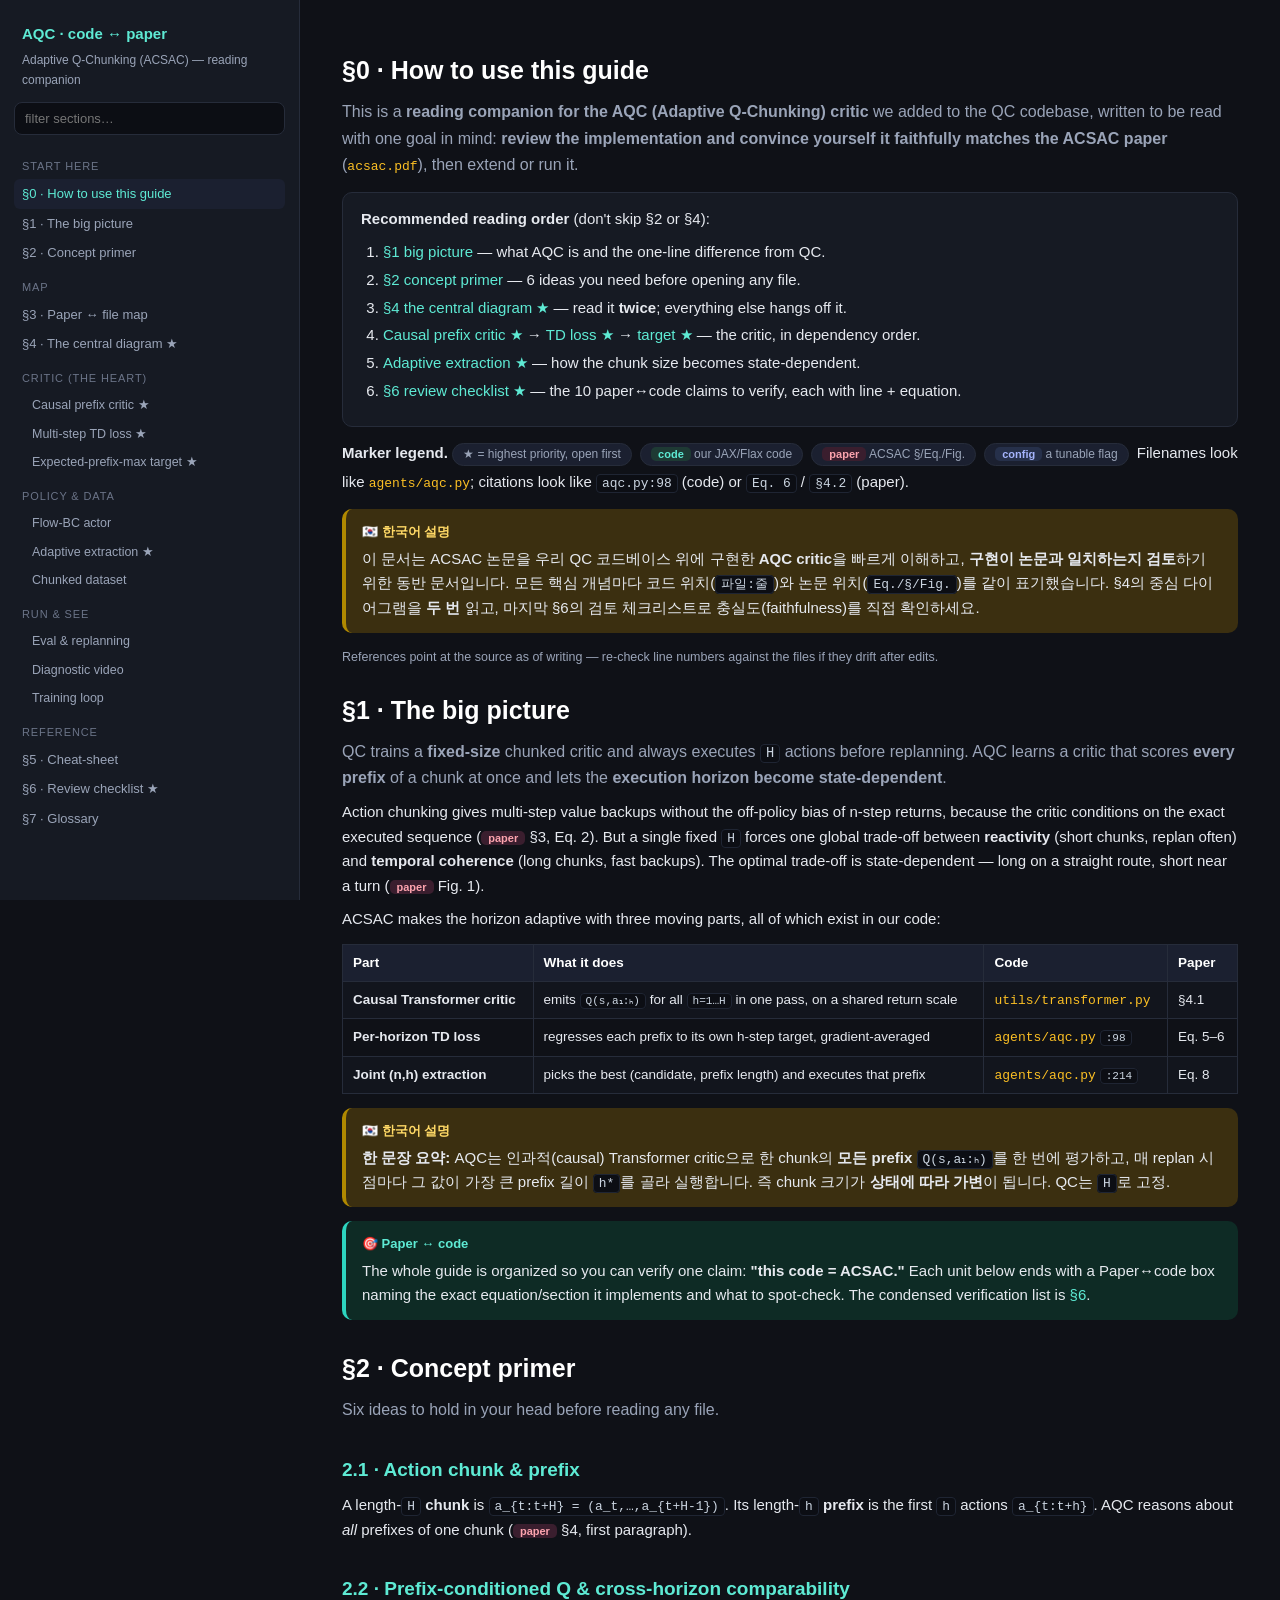
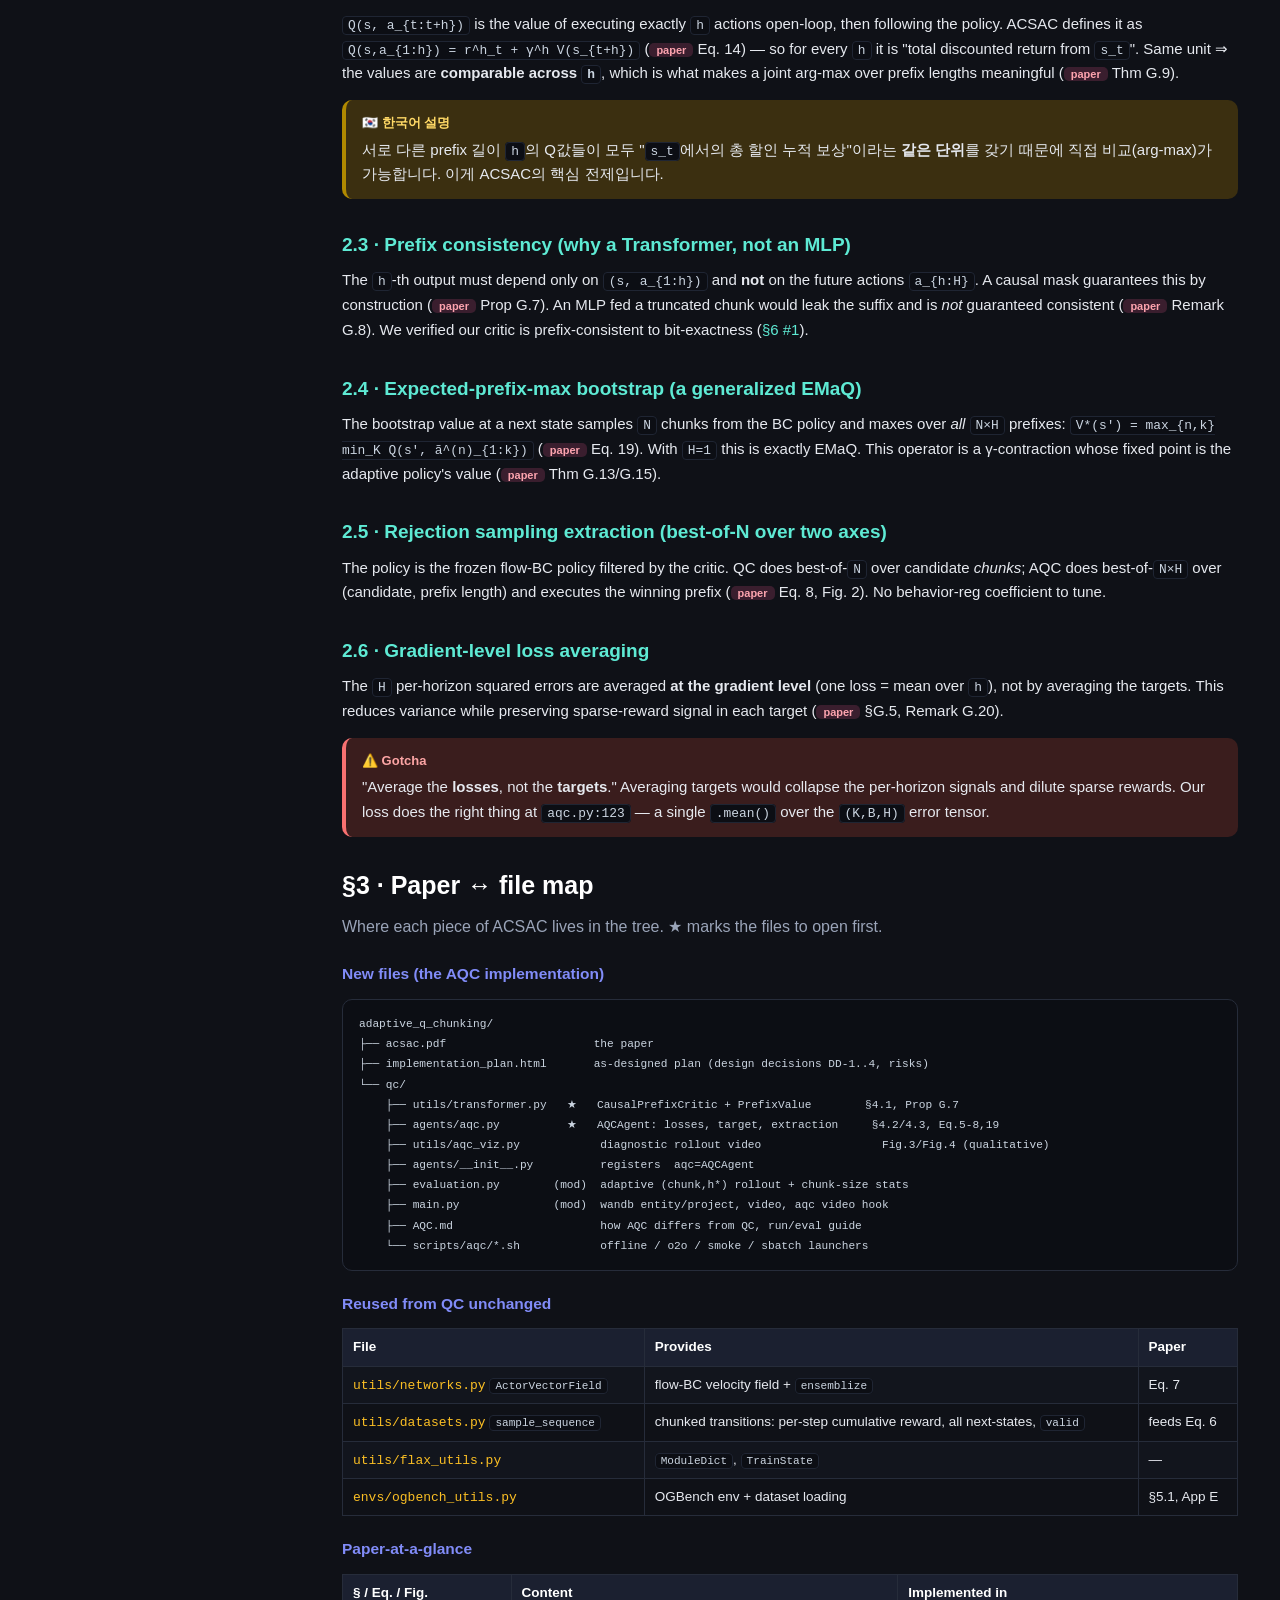
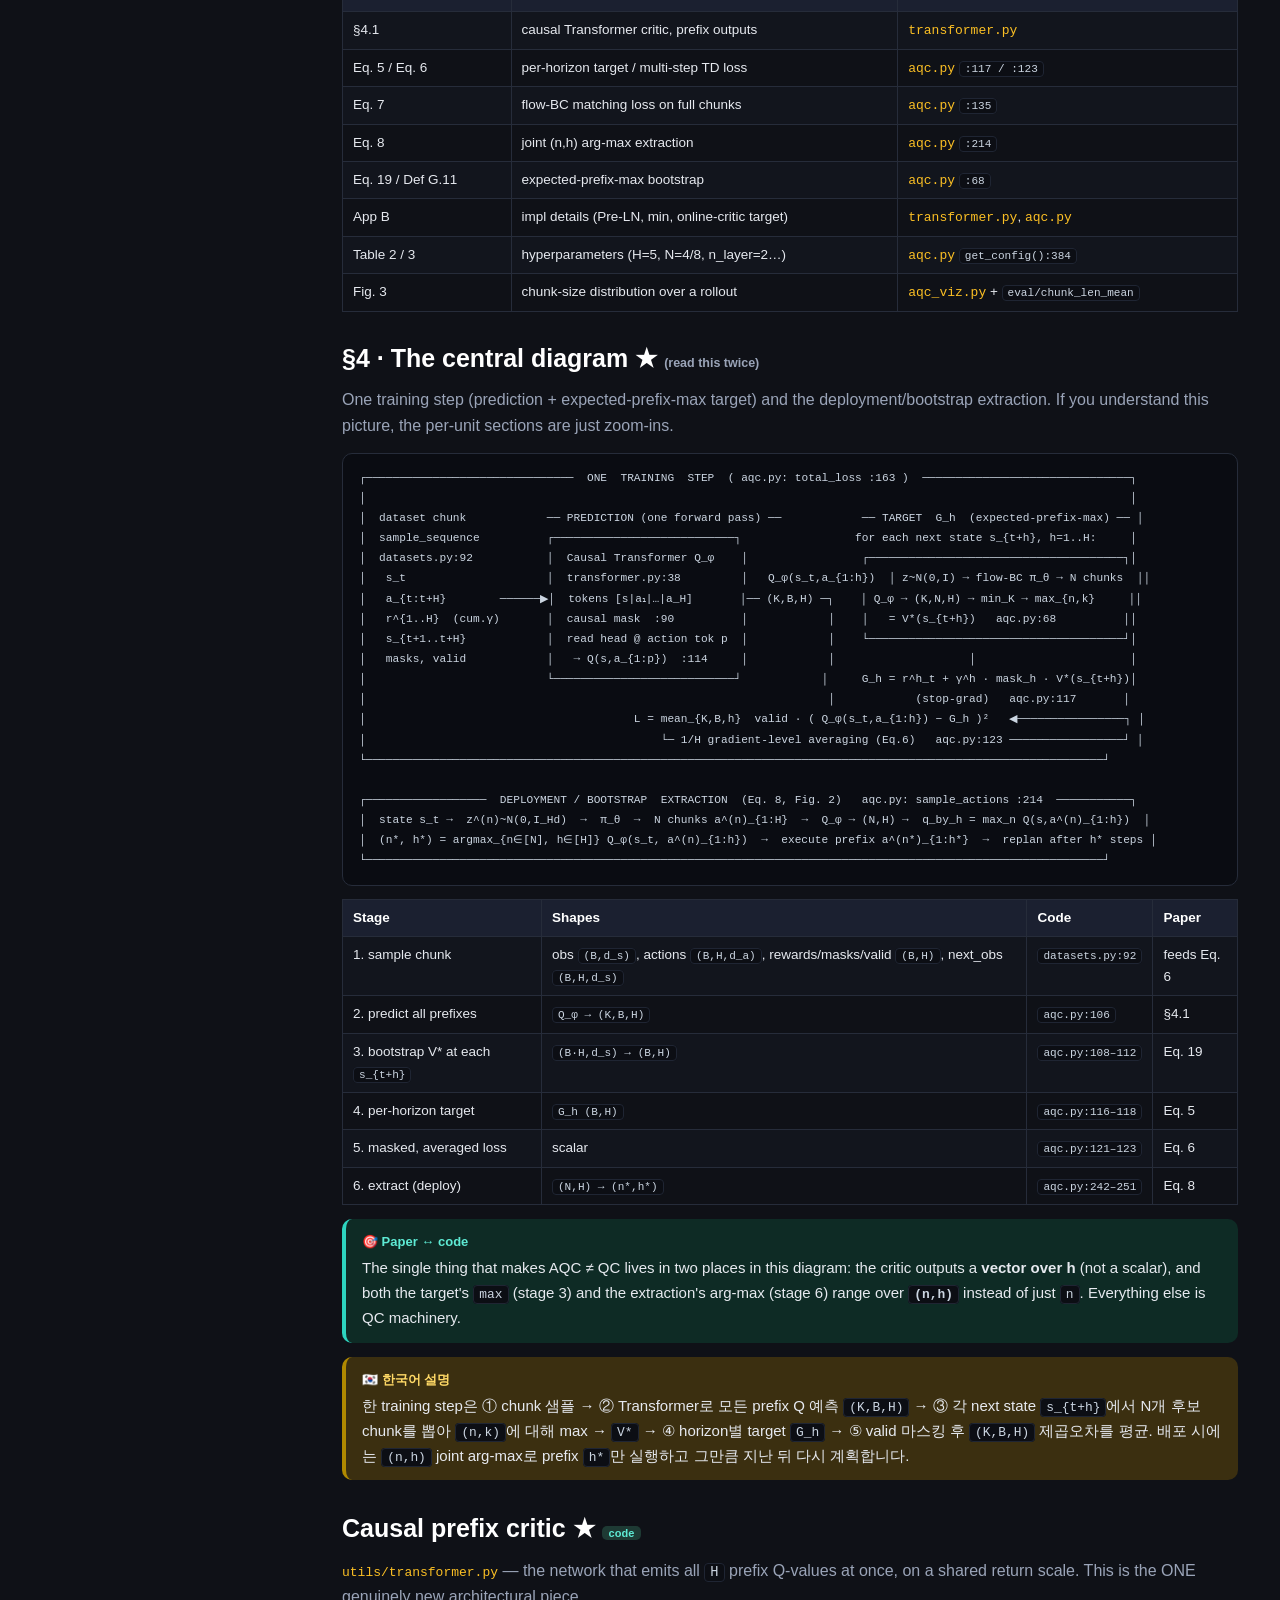
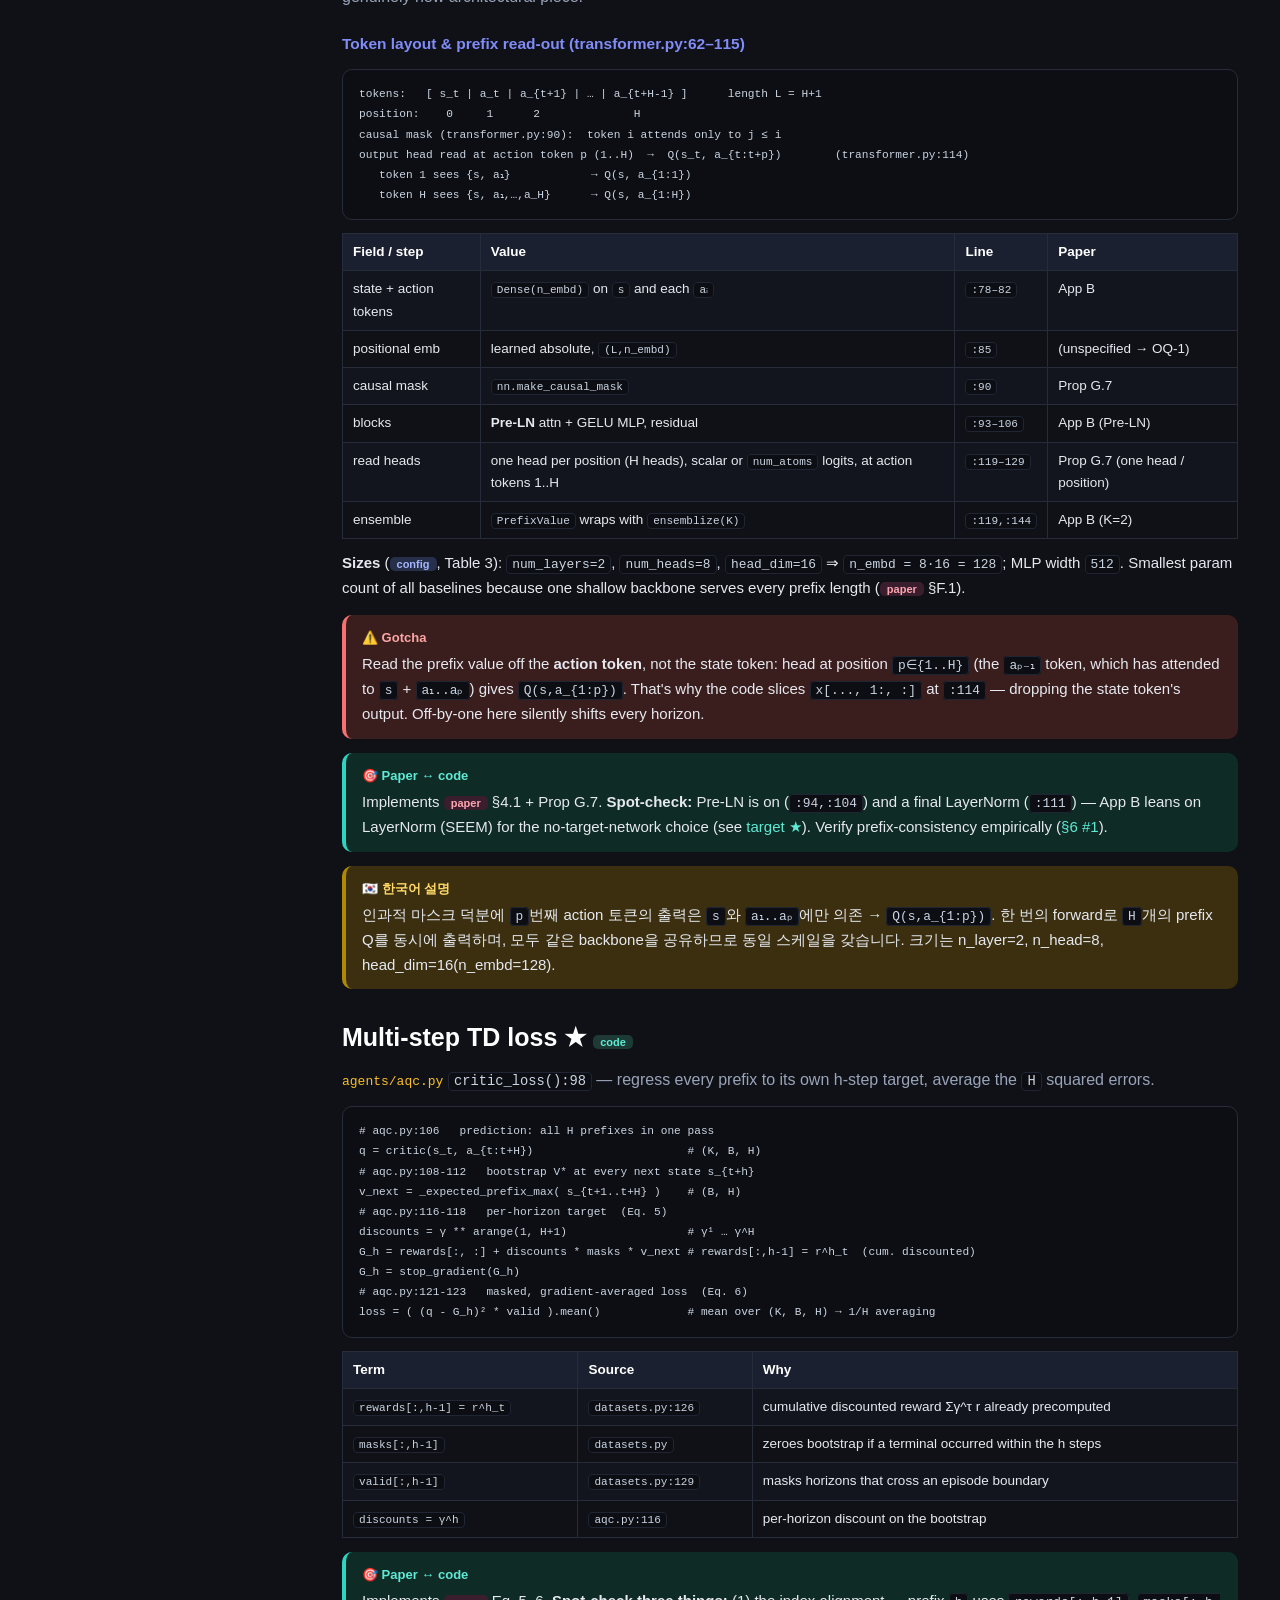
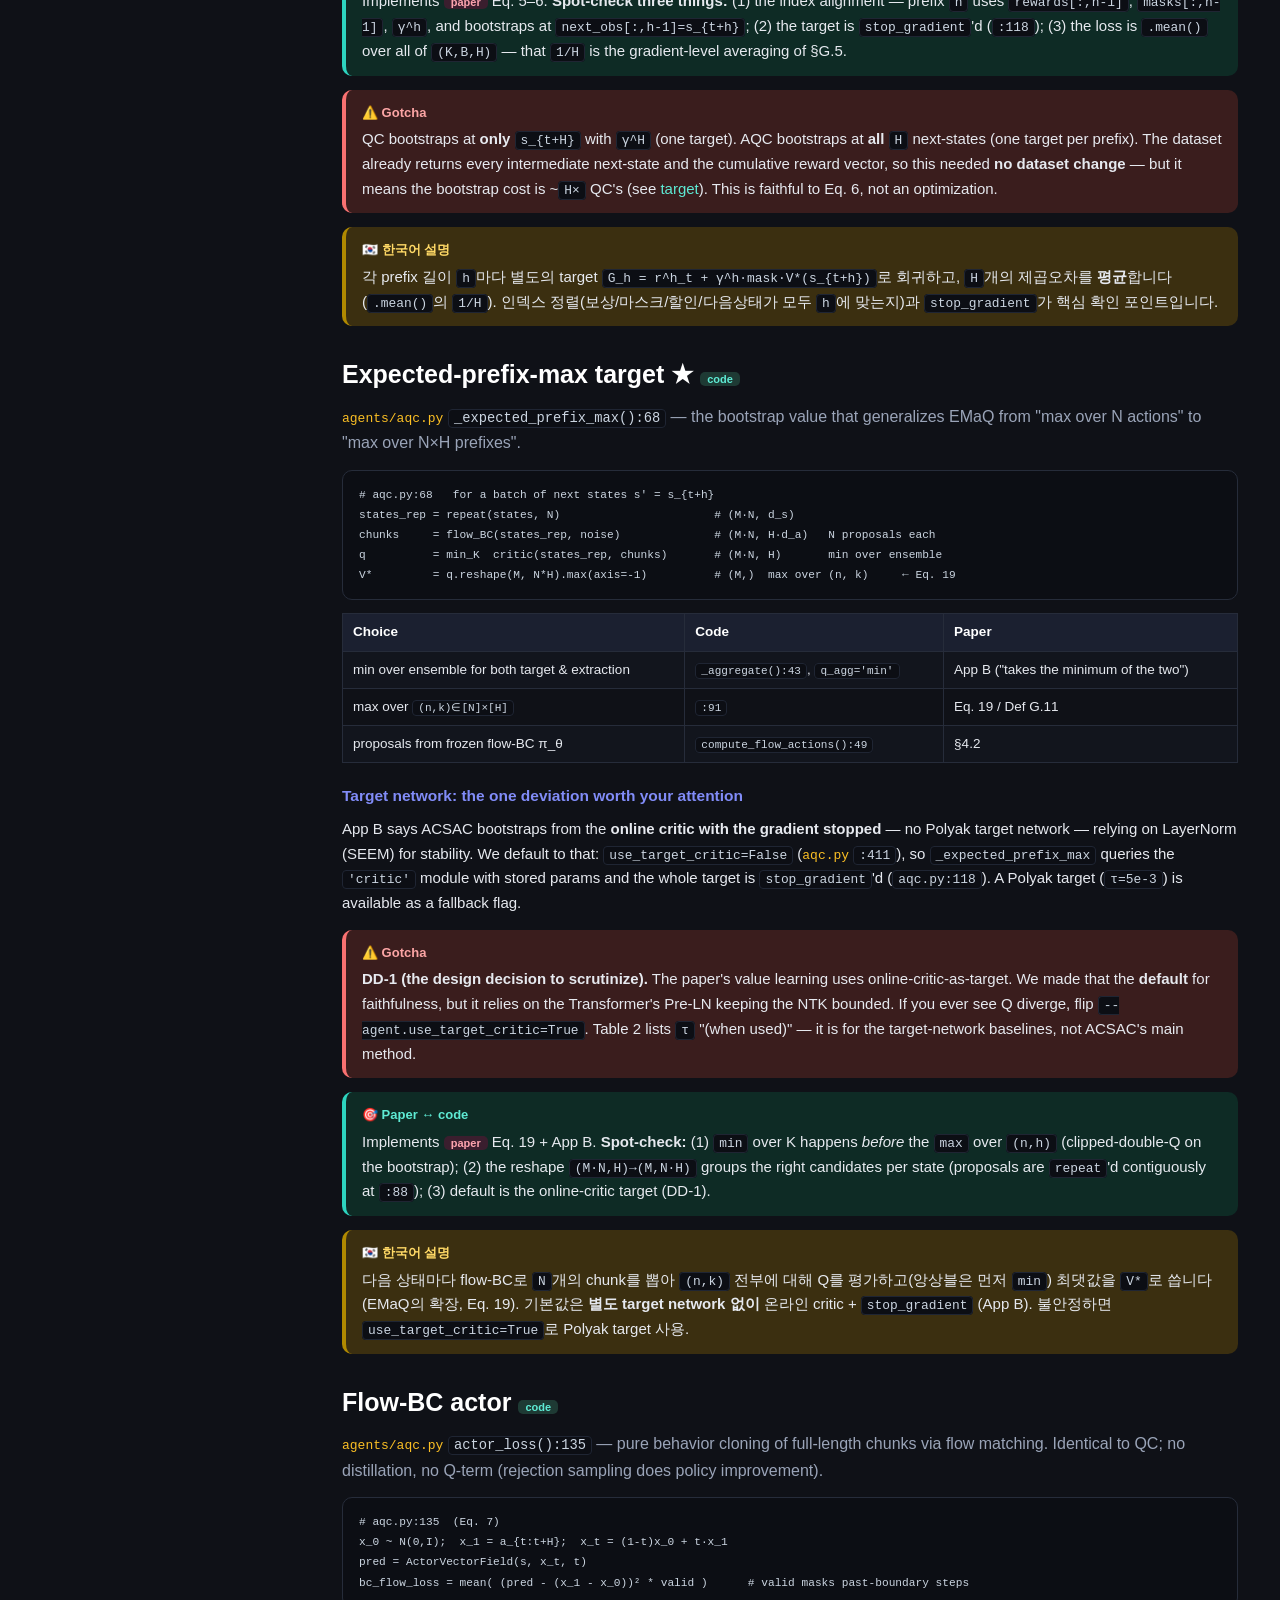
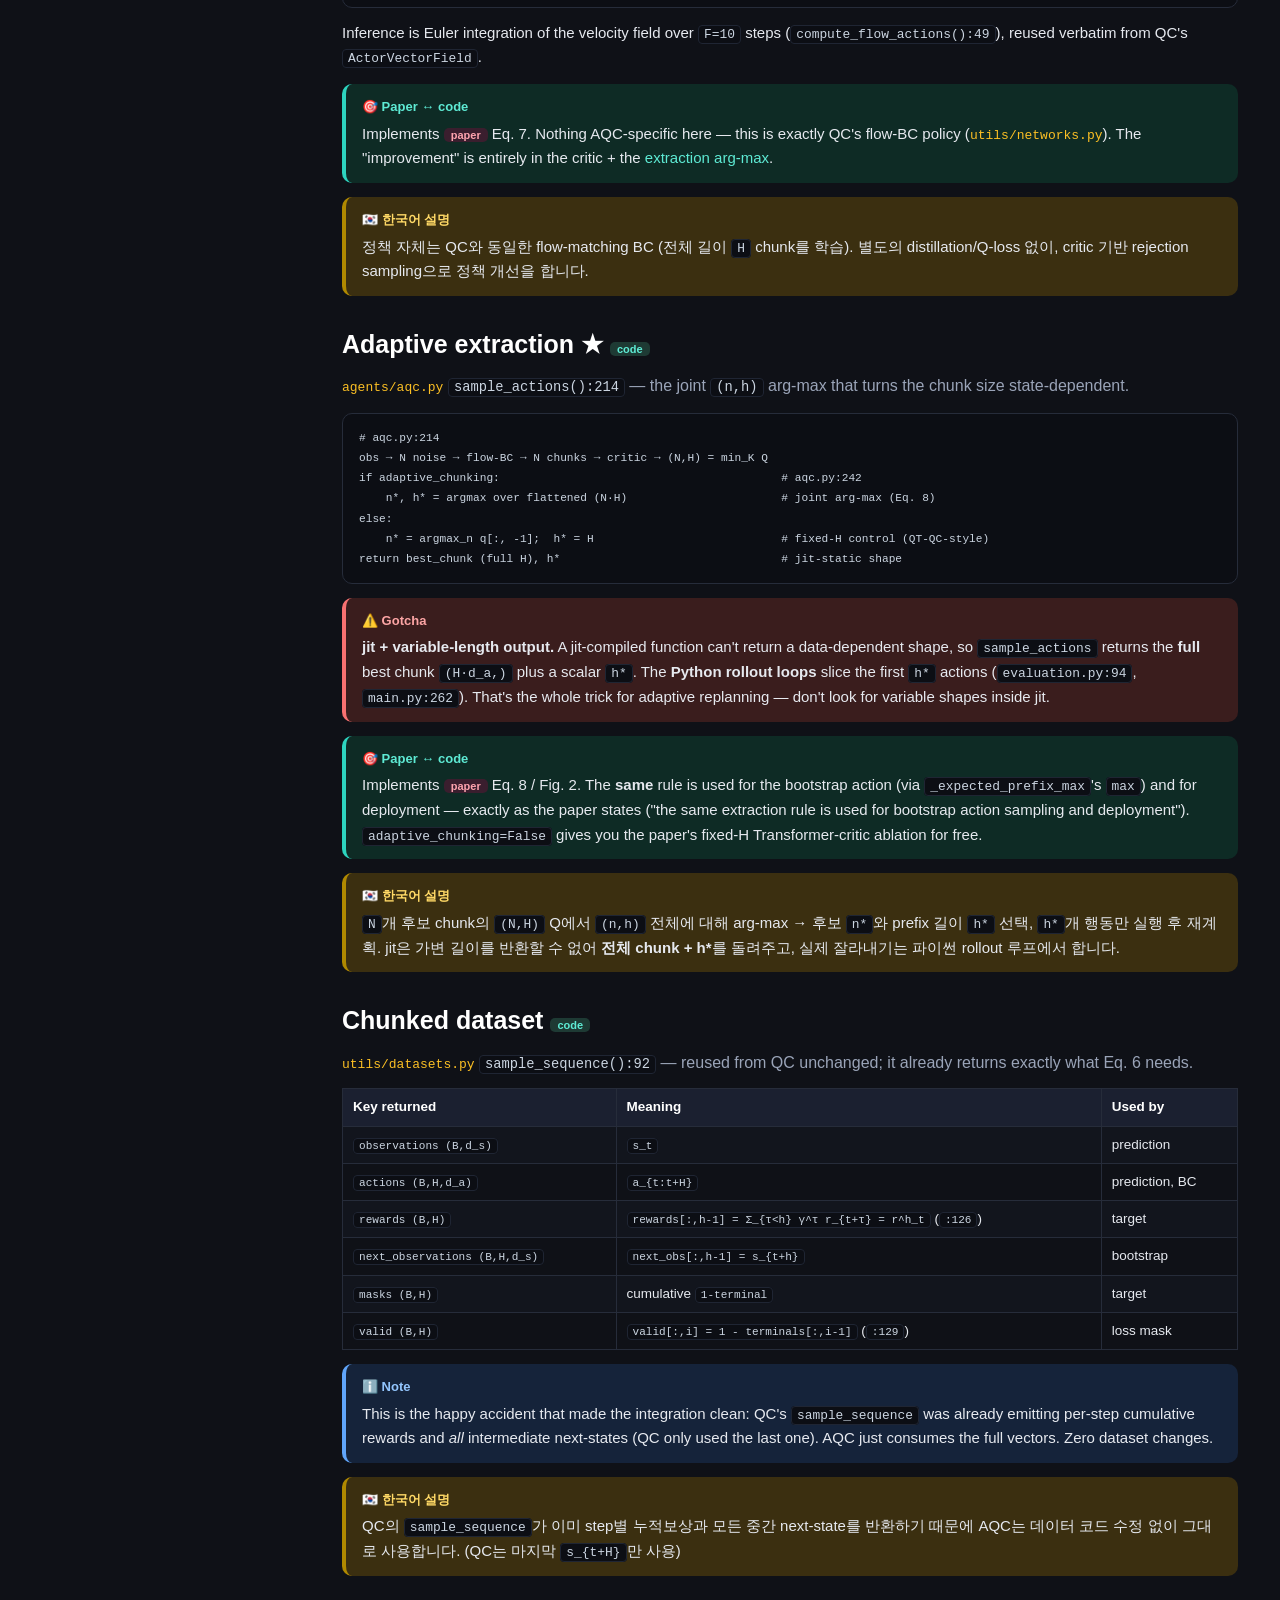
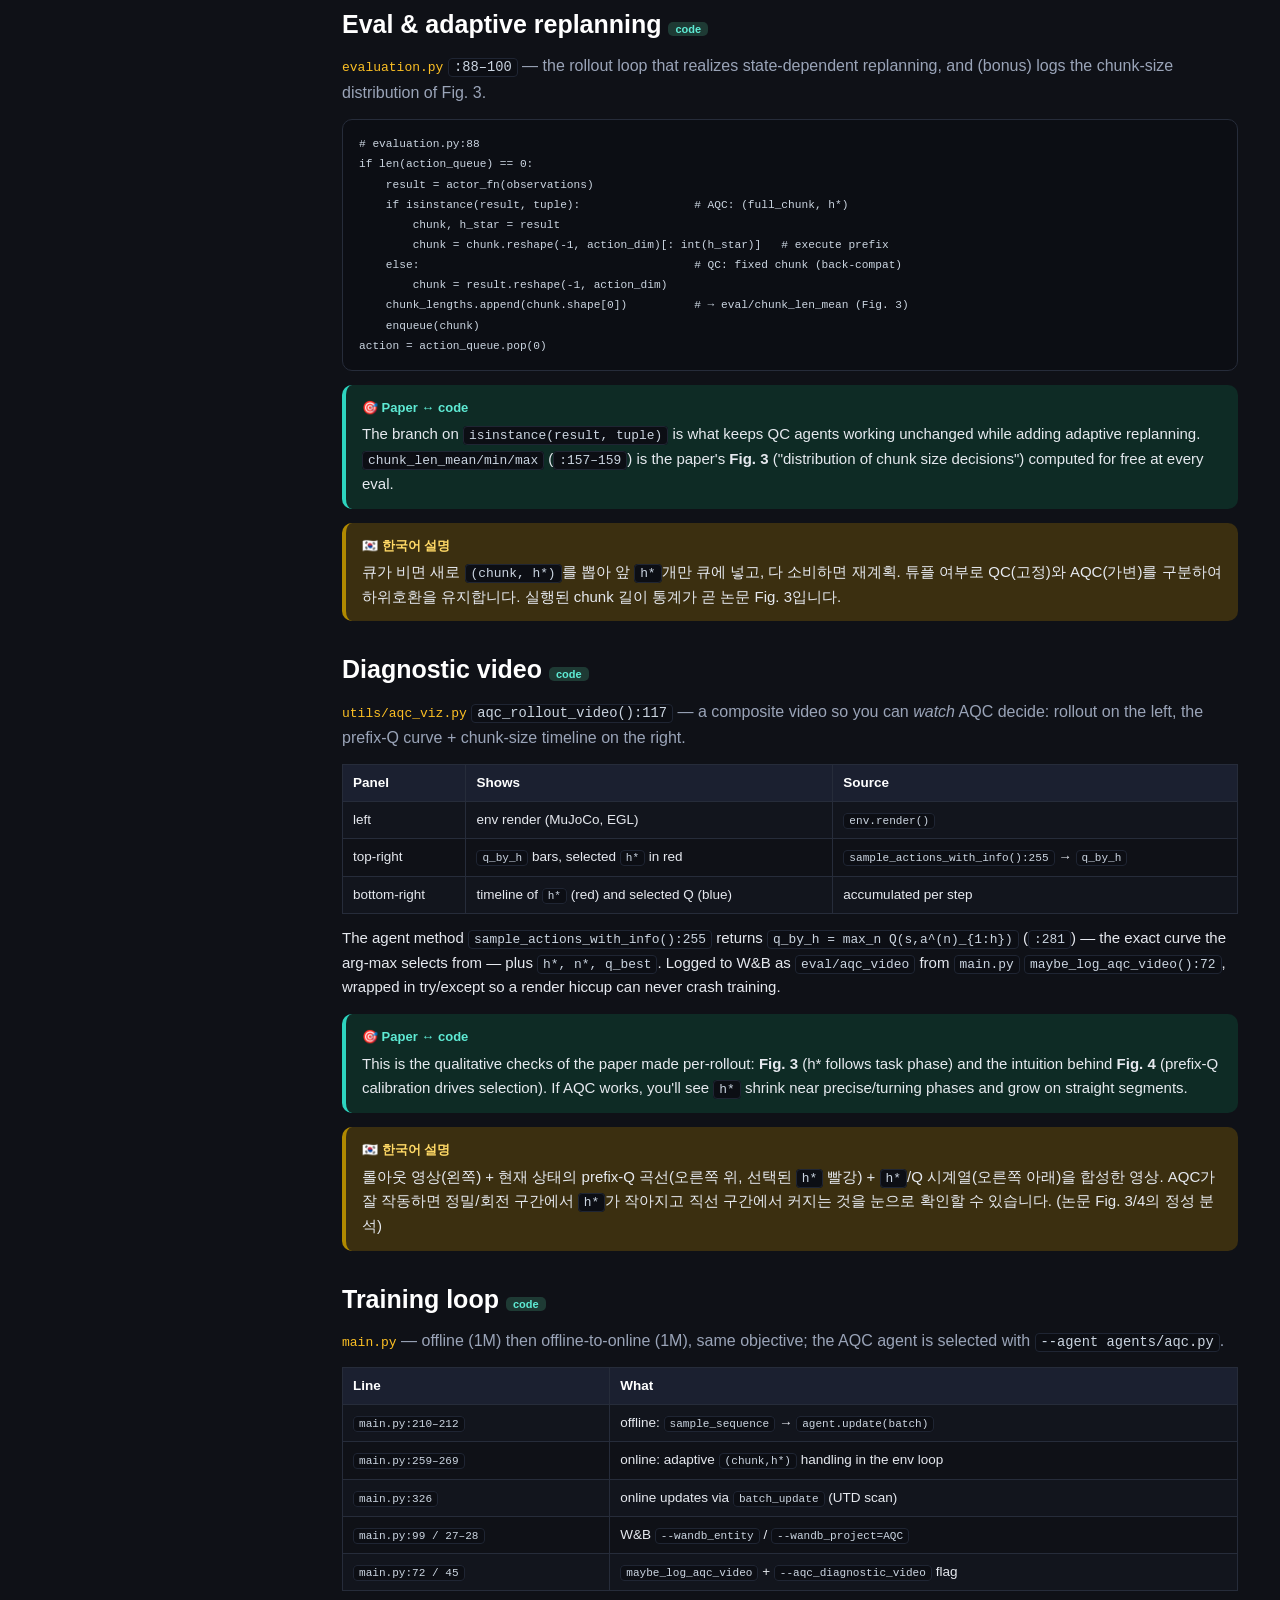
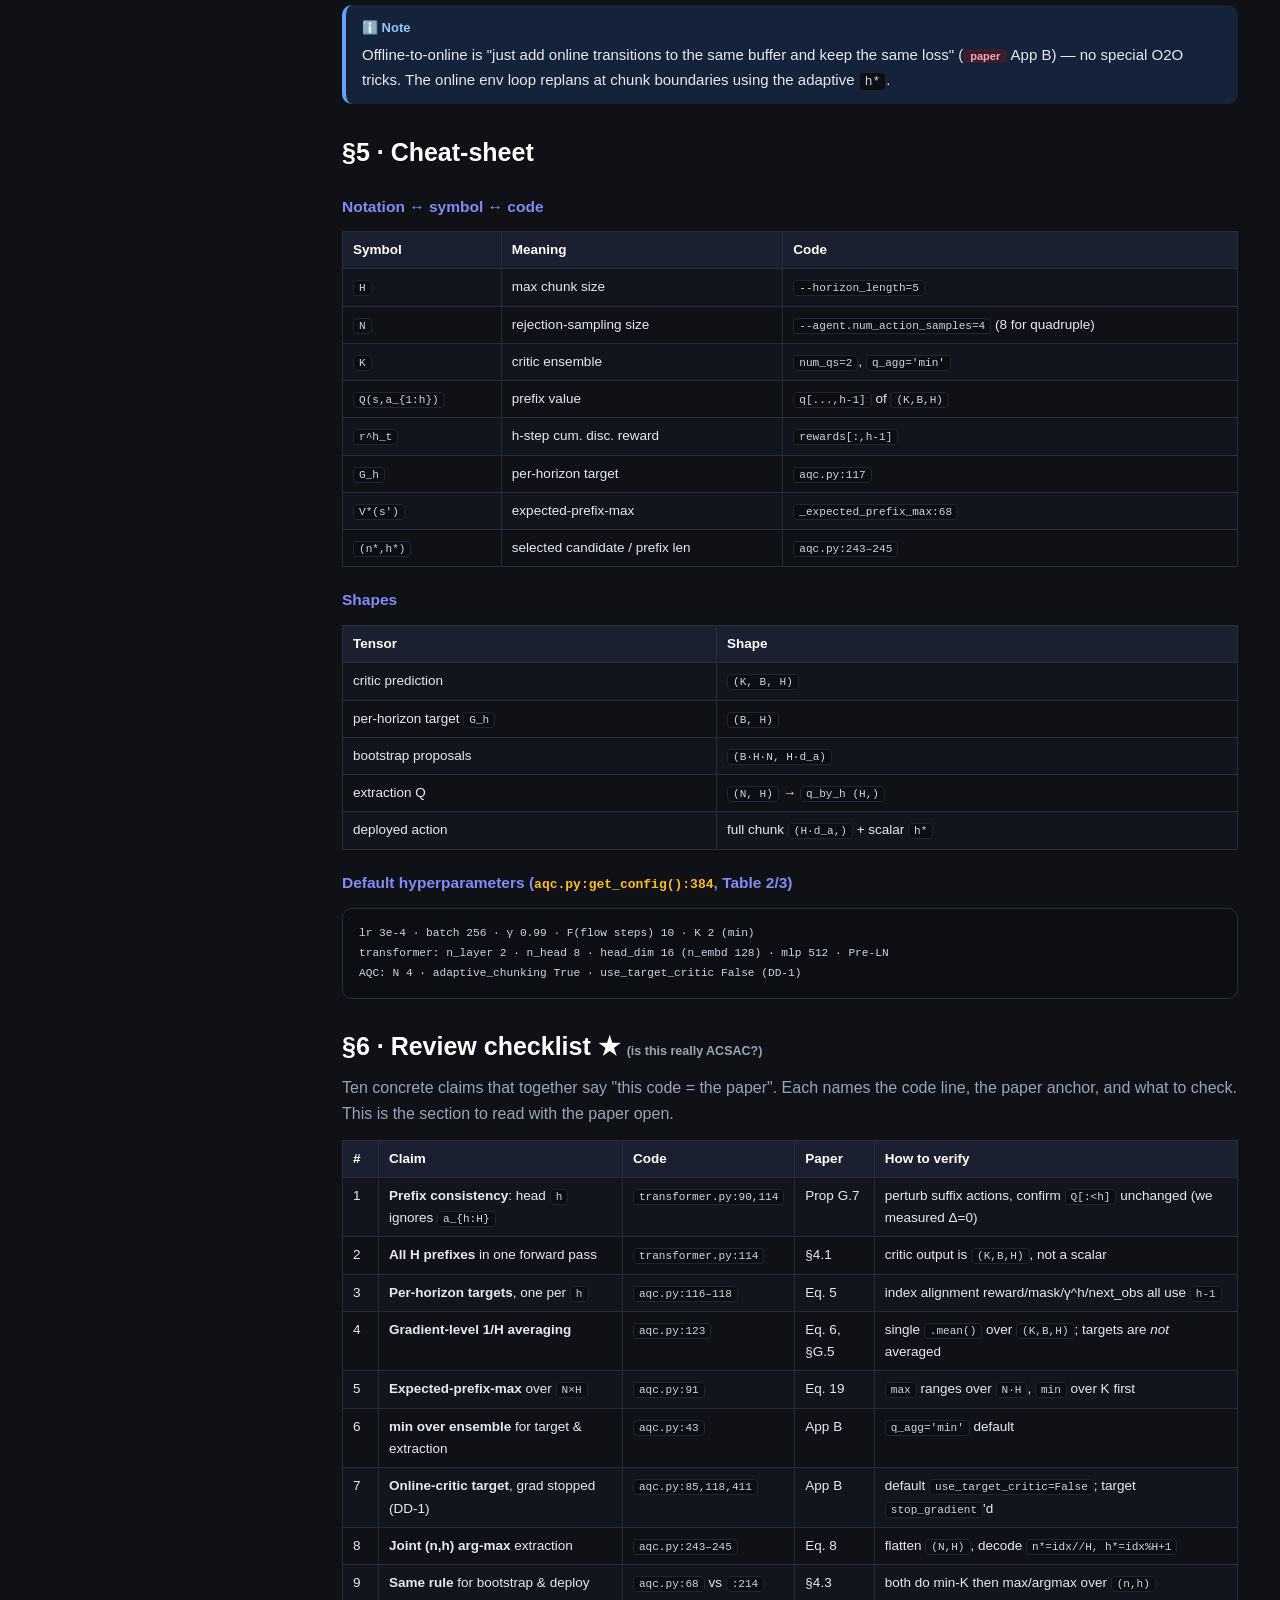
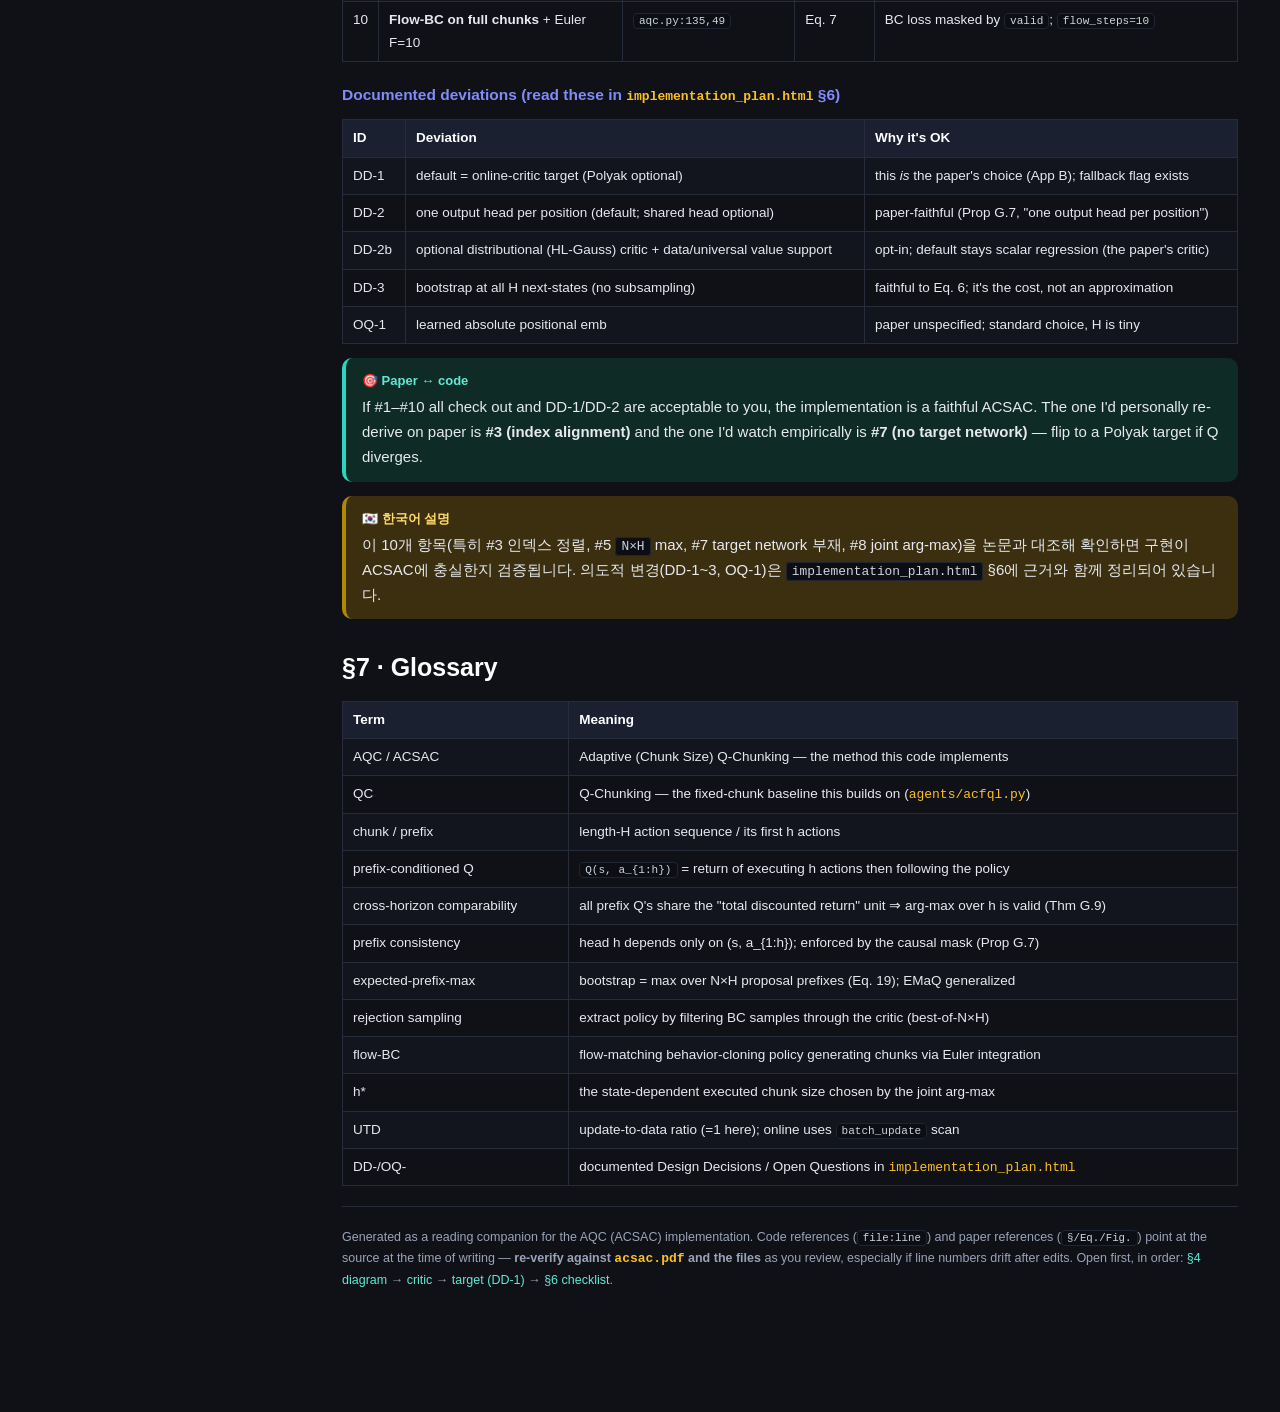
==== commit e246eedf: "docs: sync AQC.md + plan + reading guide with current code - per-position output head (Prop G.7) rep" ====
--- a/adaptive_q_chunking/aqc_reading_guide.html
+++ b/adaptive_q_chunking/aqc_reading_guide.html
@@ -346,7 +346,7 @@
 <tr><td>positional emb</td><td>learned absolute, <code>(L,n_embd)</code></td><td><code>:85</code></td><td>(unspecified → OQ-1)</td></tr>
 <tr><td>causal mask</td><td><code>nn.make_causal_mask</code></td><td><code>:90</code></td><td>Prop G.7</td></tr>
 <tr><td>blocks</td><td><b>Pre-LN</b> attn + GELU MLP, residual</td><td><code>:93–106</code></td><td>App B (Pre-LN)</td></tr>
-<tr><td>read heads</td><td>shared <code>Dense(1)</code> at action tokens 1..H</td><td><code>:114–115</code></td><td>§4.1 (shared backbone)</td></tr>
+<tr><td>read heads</td><td>one head per position (H heads), scalar or <code>num_atoms</code> logits, at action tokens 1..H</td><td><code>:119–129</code></td><td>Prop G.7 (one head / position)</td></tr>
 <tr><td>ensemble</td><td><code>PrefixValue</code> wraps with <code>ensemblize(K)</code></td><td><code>:119,:144</code></td><td>App B (K=2)</td></tr>
 </table>
 
@@ -669,7 +669,8 @@
 <table>
 <tr><th>ID</th><th>Deviation</th><th>Why it's OK</th></tr>
 <tr><td>DD-1</td><td>default = online-critic target (Polyak optional)</td><td>this <i>is</i> the paper's choice (App B); fallback flag exists</td></tr>
-<tr><td>DD-2</td><td>single shared output head across positions</td><td>shared-backbone / common-scale argument; matches small param count</td></tr>
+<tr><td>DD-2</td><td>one output head per position (default; shared head optional)</td><td>paper-faithful (Prop G.7, "one output head per position")</td></tr>
+<tr><td>DD-2b</td><td>optional distributional (HL-Gauss) critic + data/universal value support</td><td>opt-in; default stays scalar regression (the paper's critic)</td></tr>
 <tr><td>DD-3</td><td>bootstrap at all H next-states (no subsampling)</td><td>faithful to Eq. 6; it's the cost, not an approximation</td></tr>
 <tr><td>OQ-1</td><td>learned absolute positional emb</td><td>paper unspecified; standard choice, H is tiny</td></tr>
 </table>
